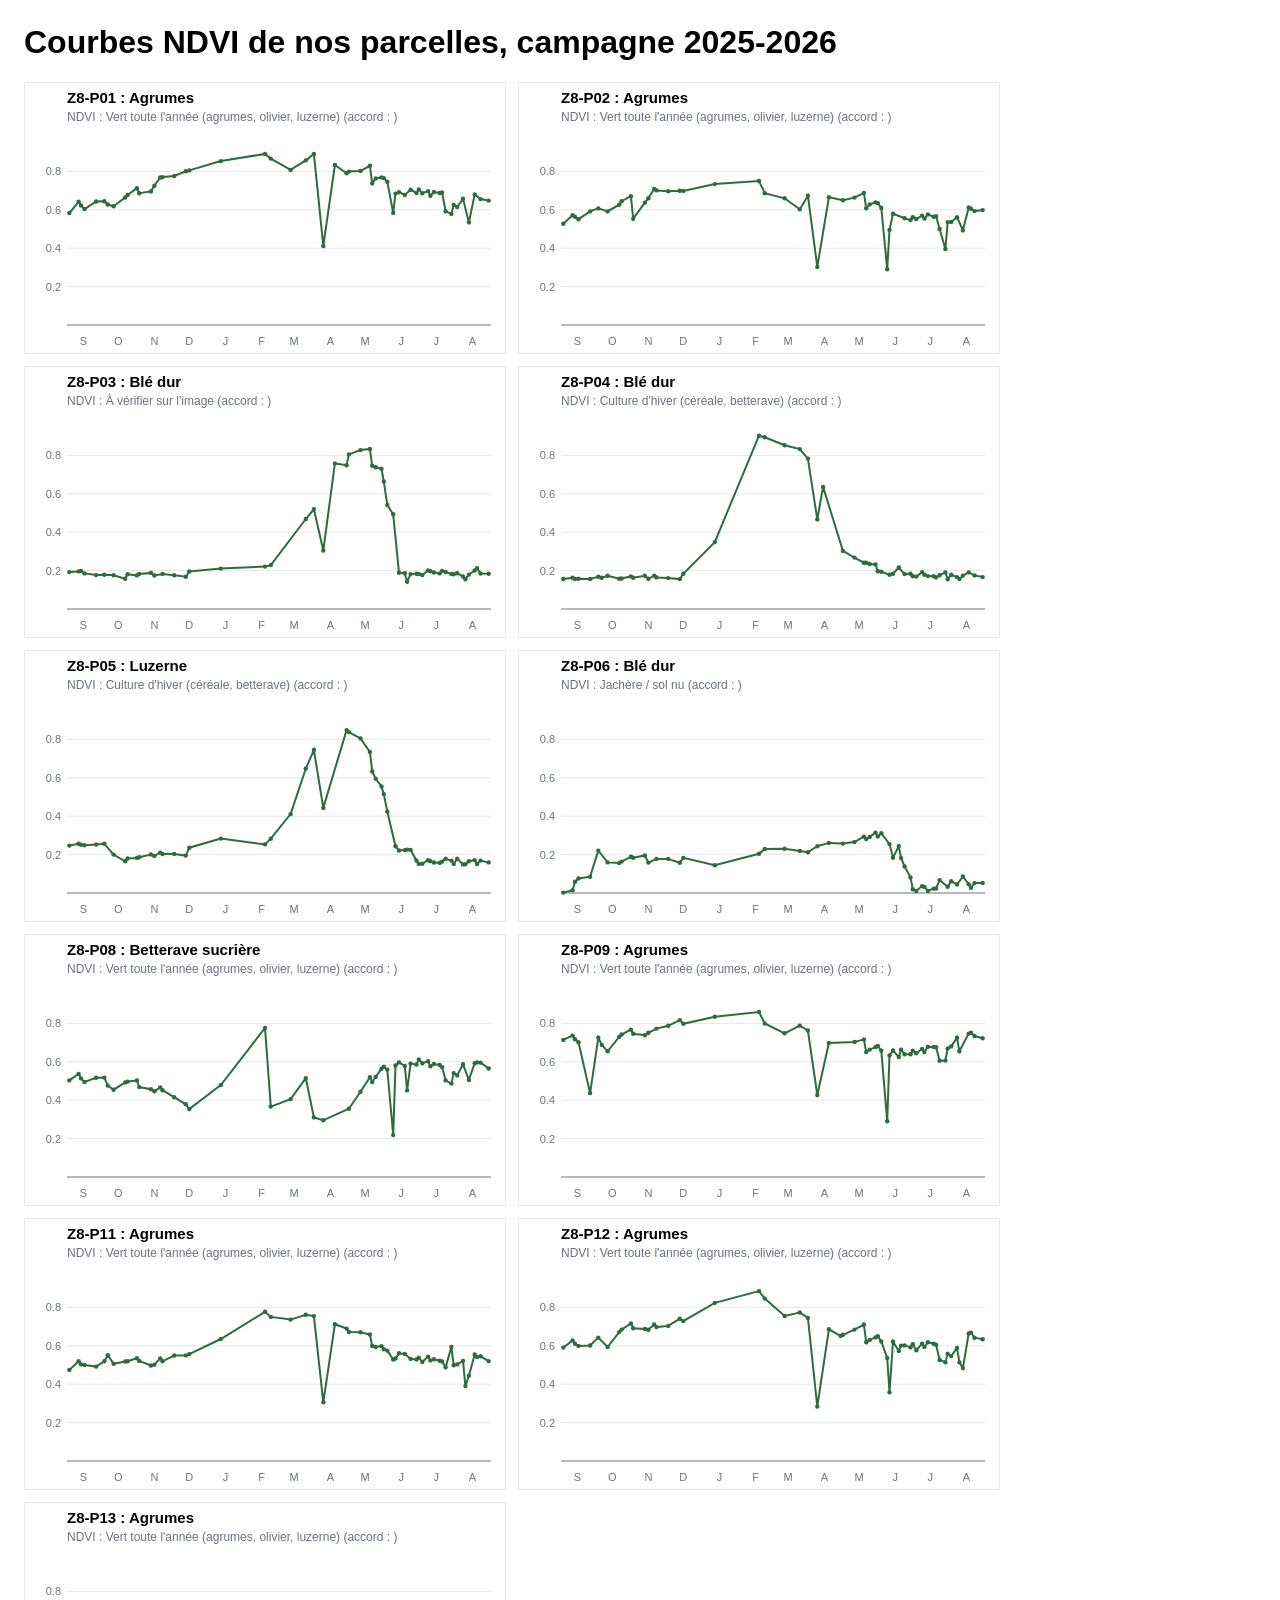
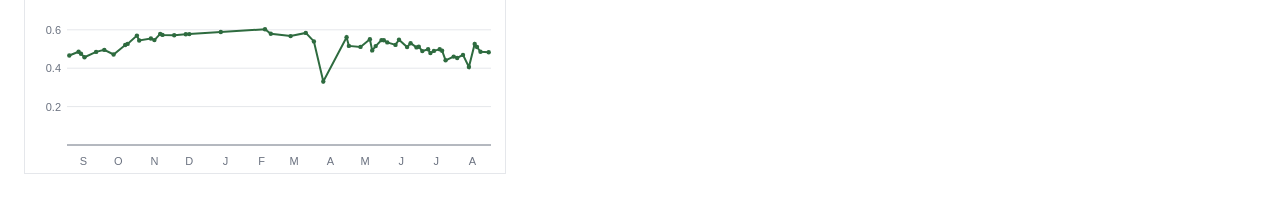
==== data/graphes/index.html @ df1d55ea "Version finale" ====
<!doctype html><html lang="fr"><head><meta charset="utf-8">
<title>Courbes NDVI 2025-2026</title>
<style>body{font-family:Arial,sans-serif;margin:24px;background:#fff}div{display:flex;flex-wrap:wrap;gap:12px}svg{border:1px solid #E5E7EB}</style>
</head><body><h1>Courbes NDVI de nos parcelles, campagne 2025-2026</h1><div>
<svg xmlns="http://www.w3.org/2000/svg" width="480" height="270" viewBox="0 0 480 270" font-family="Arial, sans-serif">
<rect width="480" height="270" fill="white"/>
<text x="42" y="20" font-size="15" font-weight="bold">Z8-P01 : Agrumes</text>
<text x="42" y="38" font-size="12" fill="#6B7280">NDVI : Vert toute l&#x27;année (agrumes, olivier, luzerne) (accord : )</text>
<line x1="42" y1="203.6" x2="466" y2="203.6" stroke="#E5E7EB"/>
<text x="36" y="207.6" font-size="11" fill="#6B7280" text-anchor="end">0.2</text>
<line x1="42" y1="165.2" x2="466" y2="165.2" stroke="#E5E7EB"/>
<text x="36" y="169.2" font-size="11" fill="#6B7280" text-anchor="end">0.4</text>
<line x1="42" y1="126.8" x2="466" y2="126.8" stroke="#E5E7EB"/>
<text x="36" y="130.8" font-size="11" fill="#6B7280" text-anchor="end">0.6</text>
<line x1="42" y1="88.4" x2="466" y2="88.4" stroke="#E5E7EB"/>
<text x="36" y="92.4" font-size="11" fill="#6B7280" text-anchor="end">0.8</text>
<text x="58.3" y="262" font-size="11" fill="#6B7280" text-anchor="middle">S</text>
<text x="93.3" y="262" font-size="11" fill="#6B7280" text-anchor="middle">O</text>
<text x="129.4" y="262" font-size="11" fill="#6B7280" text-anchor="middle">N</text>
<text x="164.3" y="262" font-size="11" fill="#6B7280" text-anchor="middle">D</text>
<text x="200.4" y="262" font-size="11" fill="#6B7280" text-anchor="middle">J</text>
<text x="236.5" y="262" font-size="11" fill="#6B7280" text-anchor="middle">F</text>
<text x="269.1" y="262" font-size="11" fill="#6B7280" text-anchor="middle">M</text>
<text x="305.3" y="262" font-size="11" fill="#6B7280" text-anchor="middle">A</text>
<text x="340.2" y="262" font-size="11" fill="#6B7280" text-anchor="middle">M</text>
<text x="376.3" y="262" font-size="11" fill="#6B7280" text-anchor="middle">J</text>
<text x="411.3" y="262" font-size="11" fill="#6B7280" text-anchor="middle">J</text>
<text x="447.4" y="262" font-size="11" fill="#6B7280" text-anchor="middle">A</text>
<line x1="42" y1="242.0" x2="466" y2="242.0" stroke="#6B7280"/>
<polyline points="44.3,130.1 53.6,118.8 56.0,122.4 59.5,126.1 71.1,118.5 79.3,118.2 82.8,121.5 88.6,123.2 100.2,114.5 102.6,111.9 111.9,105.3 114.2,110.2 125.9,108.4 129.4,102.8 135.2,94.5 137.5,94.1 149.2,93.0 160.8,88.3 164.3,87.4 195.8,78.1 240.0,70.9 245.8,75.6 265.6,86.9 280.8,77.4 288.9,71.0 298.3,163.0 309.9,82.0 321.6,90.2 323.9,88.6 335.5,87.9 344.9,82.8 347.2,100.3 350.7,95.4 356.5,94.4 358.8,95.1 362.3,98.8 368.2,129.9 370.5,110.6 374.0,109.2 379.8,111.9 385.6,106.8 391.5,110.0 393.8,106.4 397.3,110.2 403.1,108.1 405.4,112.8 408.9,109.0 414.7,110.0 417.1,109.5 420.6,128.2 426.4,130.9 428.7,121.9 432.2,124.0 438.0,115.8 443.9,139.4 449.7,111.5 455.5,116.1 463.7,117.6" fill="none" stroke="#2E6B3F" stroke-width="2"/>
<circle cx="44.3" cy="130.1" r="2.2" fill="#2E6B3F"/>
<circle cx="53.6" cy="118.8" r="2.2" fill="#2E6B3F"/>
<circle cx="56.0" cy="122.4" r="2.2" fill="#2E6B3F"/>
<circle cx="59.5" cy="126.1" r="2.2" fill="#2E6B3F"/>
<circle cx="71.1" cy="118.5" r="2.2" fill="#2E6B3F"/>
<circle cx="79.3" cy="118.2" r="2.2" fill="#2E6B3F"/>
<circle cx="82.8" cy="121.5" r="2.2" fill="#2E6B3F"/>
<circle cx="88.6" cy="123.2" r="2.2" fill="#2E6B3F"/>
<circle cx="100.2" cy="114.5" r="2.2" fill="#2E6B3F"/>
<circle cx="102.6" cy="111.9" r="2.2" fill="#2E6B3F"/>
<circle cx="111.9" cy="105.3" r="2.2" fill="#2E6B3F"/>
<circle cx="114.2" cy="110.2" r="2.2" fill="#2E6B3F"/>
<circle cx="125.9" cy="108.4" r="2.2" fill="#2E6B3F"/>
<circle cx="129.4" cy="102.8" r="2.2" fill="#2E6B3F"/>
<circle cx="135.2" cy="94.5" r="2.2" fill="#2E6B3F"/>
<circle cx="137.5" cy="94.1" r="2.2" fill="#2E6B3F"/>
<circle cx="149.2" cy="93.0" r="2.2" fill="#2E6B3F"/>
<circle cx="160.8" cy="88.3" r="2.2" fill="#2E6B3F"/>
<circle cx="164.3" cy="87.4" r="2.2" fill="#2E6B3F"/>
<circle cx="195.8" cy="78.1" r="2.2" fill="#2E6B3F"/>
<circle cx="240.0" cy="70.9" r="2.2" fill="#2E6B3F"/>
<circle cx="245.8" cy="75.6" r="2.2" fill="#2E6B3F"/>
<circle cx="265.6" cy="86.9" r="2.2" fill="#2E6B3F"/>
<circle cx="280.8" cy="77.4" r="2.2" fill="#2E6B3F"/>
<circle cx="288.9" cy="71.0" r="2.2" fill="#2E6B3F"/>
<circle cx="298.3" cy="163.0" r="2.2" fill="#2E6B3F"/>
<circle cx="309.9" cy="82.0" r="2.2" fill="#2E6B3F"/>
<circle cx="321.6" cy="90.2" r="2.2" fill="#2E6B3F"/>
<circle cx="323.9" cy="88.6" r="2.2" fill="#2E6B3F"/>
<circle cx="335.5" cy="87.9" r="2.2" fill="#2E6B3F"/>
<circle cx="344.9" cy="82.8" r="2.2" fill="#2E6B3F"/>
<circle cx="347.2" cy="100.3" r="2.2" fill="#2E6B3F"/>
<circle cx="350.7" cy="95.4" r="2.2" fill="#2E6B3F"/>
<circle cx="356.5" cy="94.4" r="2.2" fill="#2E6B3F"/>
<circle cx="358.8" cy="95.1" r="2.2" fill="#2E6B3F"/>
<circle cx="362.3" cy="98.8" r="2.2" fill="#2E6B3F"/>
<circle cx="368.2" cy="129.9" r="2.2" fill="#2E6B3F"/>
<circle cx="370.5" cy="110.6" r="2.2" fill="#2E6B3F"/>
<circle cx="374.0" cy="109.2" r="2.2" fill="#2E6B3F"/>
<circle cx="379.8" cy="111.9" r="2.2" fill="#2E6B3F"/>
<circle cx="385.6" cy="106.8" r="2.2" fill="#2E6B3F"/>
<circle cx="391.5" cy="110.0" r="2.2" fill="#2E6B3F"/>
<circle cx="393.8" cy="106.4" r="2.2" fill="#2E6B3F"/>
<circle cx="397.3" cy="110.2" r="2.2" fill="#2E6B3F"/>
<circle cx="403.1" cy="108.1" r="2.2" fill="#2E6B3F"/>
<circle cx="405.4" cy="112.8" r="2.2" fill="#2E6B3F"/>
<circle cx="408.9" cy="109.0" r="2.2" fill="#2E6B3F"/>
<circle cx="414.7" cy="110.0" r="2.2" fill="#2E6B3F"/>
<circle cx="417.1" cy="109.5" r="2.2" fill="#2E6B3F"/>
<circle cx="420.6" cy="128.2" r="2.2" fill="#2E6B3F"/>
<circle cx="426.4" cy="130.9" r="2.2" fill="#2E6B3F"/>
<circle cx="428.7" cy="121.9" r="2.2" fill="#2E6B3F"/>
<circle cx="432.2" cy="124.0" r="2.2" fill="#2E6B3F"/>
<circle cx="438.0" cy="115.8" r="2.2" fill="#2E6B3F"/>
<circle cx="443.9" cy="139.4" r="2.2" fill="#2E6B3F"/>
<circle cx="449.7" cy="111.5" r="2.2" fill="#2E6B3F"/>
<circle cx="455.5" cy="116.1" r="2.2" fill="#2E6B3F"/>
<circle cx="463.7" cy="117.6" r="2.2" fill="#2E6B3F"/>
</svg>
<svg xmlns="http://www.w3.org/2000/svg" width="480" height="270" viewBox="0 0 480 270" font-family="Arial, sans-serif">
<rect width="480" height="270" fill="white"/>
<text x="42" y="20" font-size="15" font-weight="bold">Z8-P02 : Agrumes</text>
<text x="42" y="38" font-size="12" fill="#6B7280">NDVI : Vert toute l&#x27;année (agrumes, olivier, luzerne) (accord : )</text>
<line x1="42" y1="203.6" x2="466" y2="203.6" stroke="#E5E7EB"/>
<text x="36" y="207.6" font-size="11" fill="#6B7280" text-anchor="end">0.2</text>
<line x1="42" y1="165.2" x2="466" y2="165.2" stroke="#E5E7EB"/>
<text x="36" y="169.2" font-size="11" fill="#6B7280" text-anchor="end">0.4</text>
<line x1="42" y1="126.8" x2="466" y2="126.8" stroke="#E5E7EB"/>
<text x="36" y="130.8" font-size="11" fill="#6B7280" text-anchor="end">0.6</text>
<line x1="42" y1="88.4" x2="466" y2="88.4" stroke="#E5E7EB"/>
<text x="36" y="92.4" font-size="11" fill="#6B7280" text-anchor="end">0.8</text>
<text x="58.3" y="262" font-size="11" fill="#6B7280" text-anchor="middle">S</text>
<text x="93.3" y="262" font-size="11" fill="#6B7280" text-anchor="middle">O</text>
<text x="129.4" y="262" font-size="11" fill="#6B7280" text-anchor="middle">N</text>
<text x="164.3" y="262" font-size="11" fill="#6B7280" text-anchor="middle">D</text>
<text x="200.4" y="262" font-size="11" fill="#6B7280" text-anchor="middle">J</text>
<text x="236.5" y="262" font-size="11" fill="#6B7280" text-anchor="middle">F</text>
<text x="269.1" y="262" font-size="11" fill="#6B7280" text-anchor="middle">M</text>
<text x="305.3" y="262" font-size="11" fill="#6B7280" text-anchor="middle">A</text>
<text x="340.2" y="262" font-size="11" fill="#6B7280" text-anchor="middle">M</text>
<text x="376.3" y="262" font-size="11" fill="#6B7280" text-anchor="middle">J</text>
<text x="411.3" y="262" font-size="11" fill="#6B7280" text-anchor="middle">J</text>
<text x="447.4" y="262" font-size="11" fill="#6B7280" text-anchor="middle">A</text>
<line x1="42" y1="242.0" x2="466" y2="242.0" stroke="#6B7280"/>
<polyline points="44.3,140.8 53.6,132.2 56.0,133.7 59.5,136.2 71.1,128.4 79.3,125.4 88.6,128.4 100.2,121.7 102.6,118.2 111.9,113.2 114.2,135.7 125.9,119.6 129.4,115.2 135.2,105.9 137.5,107.4 149.2,108.3 160.8,107.7 164.3,107.9 195.8,101.1 240.0,98.0 245.8,110.2 265.6,115.3 280.8,126.4 288.9,112.7 298.3,183.9 309.9,114.3 323.9,117.3 335.5,114.6 344.9,110.0 347.2,125.3 350.7,121.4 356.5,119.4 358.8,120.1 362.3,124.9 368.2,186.2 370.5,146.9 374.0,130.7 385.6,135.2 391.5,137.1 393.8,134.2 397.3,136.0 403.1,132.6 405.4,135.6 408.9,131.4 414.7,133.7 417.1,133.3 420.6,145.9 426.4,166.0 428.7,139.1 432.2,139.0 438.0,134.3 443.9,147.2 449.7,124.4 452.0,125.7 455.5,128.1 463.7,127.1" fill="none" stroke="#2E6B3F" stroke-width="2"/>
<circle cx="44.3" cy="140.8" r="2.2" fill="#2E6B3F"/>
<circle cx="53.6" cy="132.2" r="2.2" fill="#2E6B3F"/>
<circle cx="56.0" cy="133.7" r="2.2" fill="#2E6B3F"/>
<circle cx="59.5" cy="136.2" r="2.2" fill="#2E6B3F"/>
<circle cx="71.1" cy="128.4" r="2.2" fill="#2E6B3F"/>
<circle cx="79.3" cy="125.4" r="2.2" fill="#2E6B3F"/>
<circle cx="88.6" cy="128.4" r="2.2" fill="#2E6B3F"/>
<circle cx="100.2" cy="121.7" r="2.2" fill="#2E6B3F"/>
<circle cx="102.6" cy="118.2" r="2.2" fill="#2E6B3F"/>
<circle cx="111.9" cy="113.2" r="2.2" fill="#2E6B3F"/>
<circle cx="114.2" cy="135.7" r="2.2" fill="#2E6B3F"/>
<circle cx="125.9" cy="119.6" r="2.2" fill="#2E6B3F"/>
<circle cx="129.4" cy="115.2" r="2.2" fill="#2E6B3F"/>
<circle cx="135.2" cy="105.9" r="2.2" fill="#2E6B3F"/>
<circle cx="137.5" cy="107.4" r="2.2" fill="#2E6B3F"/>
<circle cx="149.2" cy="108.3" r="2.2" fill="#2E6B3F"/>
<circle cx="160.8" cy="107.7" r="2.2" fill="#2E6B3F"/>
<circle cx="164.3" cy="107.9" r="2.2" fill="#2E6B3F"/>
<circle cx="195.8" cy="101.1" r="2.2" fill="#2E6B3F"/>
<circle cx="240.0" cy="98.0" r="2.2" fill="#2E6B3F"/>
<circle cx="245.8" cy="110.2" r="2.2" fill="#2E6B3F"/>
<circle cx="265.6" cy="115.3" r="2.2" fill="#2E6B3F"/>
<circle cx="280.8" cy="126.4" r="2.2" fill="#2E6B3F"/>
<circle cx="288.9" cy="112.7" r="2.2" fill="#2E6B3F"/>
<circle cx="298.3" cy="183.9" r="2.2" fill="#2E6B3F"/>
<circle cx="309.9" cy="114.3" r="2.2" fill="#2E6B3F"/>
<circle cx="323.9" cy="117.3" r="2.2" fill="#2E6B3F"/>
<circle cx="335.5" cy="114.6" r="2.2" fill="#2E6B3F"/>
<circle cx="344.9" cy="110.0" r="2.2" fill="#2E6B3F"/>
<circle cx="347.2" cy="125.3" r="2.2" fill="#2E6B3F"/>
<circle cx="350.7" cy="121.4" r="2.2" fill="#2E6B3F"/>
<circle cx="356.5" cy="119.4" r="2.2" fill="#2E6B3F"/>
<circle cx="358.8" cy="120.1" r="2.2" fill="#2E6B3F"/>
<circle cx="362.3" cy="124.9" r="2.2" fill="#2E6B3F"/>
<circle cx="368.2" cy="186.2" r="2.2" fill="#2E6B3F"/>
<circle cx="370.5" cy="146.9" r="2.2" fill="#2E6B3F"/>
<circle cx="374.0" cy="130.7" r="2.2" fill="#2E6B3F"/>
<circle cx="385.6" cy="135.2" r="2.2" fill="#2E6B3F"/>
<circle cx="391.5" cy="137.1" r="2.2" fill="#2E6B3F"/>
<circle cx="393.8" cy="134.2" r="2.2" fill="#2E6B3F"/>
<circle cx="397.3" cy="136.0" r="2.2" fill="#2E6B3F"/>
<circle cx="403.1" cy="132.6" r="2.2" fill="#2E6B3F"/>
<circle cx="405.4" cy="135.6" r="2.2" fill="#2E6B3F"/>
<circle cx="408.9" cy="131.4" r="2.2" fill="#2E6B3F"/>
<circle cx="414.7" cy="133.7" r="2.2" fill="#2E6B3F"/>
<circle cx="417.1" cy="133.3" r="2.2" fill="#2E6B3F"/>
<circle cx="420.6" cy="145.9" r="2.2" fill="#2E6B3F"/>
<circle cx="426.4" cy="166.0" r="2.2" fill="#2E6B3F"/>
<circle cx="428.7" cy="139.1" r="2.2" fill="#2E6B3F"/>
<circle cx="432.2" cy="139.0" r="2.2" fill="#2E6B3F"/>
<circle cx="438.0" cy="134.3" r="2.2" fill="#2E6B3F"/>
<circle cx="443.9" cy="147.2" r="2.2" fill="#2E6B3F"/>
<circle cx="449.7" cy="124.4" r="2.2" fill="#2E6B3F"/>
<circle cx="452.0" cy="125.7" r="2.2" fill="#2E6B3F"/>
<circle cx="455.5" cy="128.1" r="2.2" fill="#2E6B3F"/>
<circle cx="463.7" cy="127.1" r="2.2" fill="#2E6B3F"/>
</svg>
<svg xmlns="http://www.w3.org/2000/svg" width="480" height="270" viewBox="0 0 480 270" font-family="Arial, sans-serif">
<rect width="480" height="270" fill="white"/>
<text x="42" y="20" font-size="15" font-weight="bold">Z8-P03 : Blé dur</text>
<text x="42" y="38" font-size="12" fill="#6B7280">NDVI : À vérifier sur l&#x27;image (accord : )</text>
<line x1="42" y1="203.6" x2="466" y2="203.6" stroke="#E5E7EB"/>
<text x="36" y="207.6" font-size="11" fill="#6B7280" text-anchor="end">0.2</text>
<line x1="42" y1="165.2" x2="466" y2="165.2" stroke="#E5E7EB"/>
<text x="36" y="169.2" font-size="11" fill="#6B7280" text-anchor="end">0.4</text>
<line x1="42" y1="126.8" x2="466" y2="126.8" stroke="#E5E7EB"/>
<text x="36" y="130.8" font-size="11" fill="#6B7280" text-anchor="end">0.6</text>
<line x1="42" y1="88.4" x2="466" y2="88.4" stroke="#E5E7EB"/>
<text x="36" y="92.4" font-size="11" fill="#6B7280" text-anchor="end">0.8</text>
<text x="58.3" y="262" font-size="11" fill="#6B7280" text-anchor="middle">S</text>
<text x="93.3" y="262" font-size="11" fill="#6B7280" text-anchor="middle">O</text>
<text x="129.4" y="262" font-size="11" fill="#6B7280" text-anchor="middle">N</text>
<text x="164.3" y="262" font-size="11" fill="#6B7280" text-anchor="middle">D</text>
<text x="200.4" y="262" font-size="11" fill="#6B7280" text-anchor="middle">J</text>
<text x="236.5" y="262" font-size="11" fill="#6B7280" text-anchor="middle">F</text>
<text x="269.1" y="262" font-size="11" fill="#6B7280" text-anchor="middle">M</text>
<text x="305.3" y="262" font-size="11" fill="#6B7280" text-anchor="middle">A</text>
<text x="340.2" y="262" font-size="11" fill="#6B7280" text-anchor="middle">M</text>
<text x="376.3" y="262" font-size="11" fill="#6B7280" text-anchor="middle">J</text>
<text x="411.3" y="262" font-size="11" fill="#6B7280" text-anchor="middle">J</text>
<text x="447.4" y="262" font-size="11" fill="#6B7280" text-anchor="middle">A</text>
<line x1="42" y1="242.0" x2="466" y2="242.0" stroke="#6B7280"/>
<polyline points="44.3,205.1 53.6,204.4 56.0,203.9 59.5,206.4 71.1,208.1 79.3,207.8 88.6,208.3 100.2,211.7 102.6,207.2 111.9,208.4 114.2,206.9 125.9,205.9 129.4,208.5 137.5,206.9 149.2,208.2 160.8,209.7 164.3,204.5 195.8,201.6 240.0,199.6 245.8,198.1 280.8,152.0 288.9,142.1 298.3,183.5 309.9,96.4 321.6,98.2 323.9,87.4 335.5,83.1 344.9,81.9 347.2,98.8 350.7,100.2 356.5,101.8 358.8,114.5 362.3,138.0 368.2,147.3 374.0,205.7 379.8,206.2 382.1,214.8 385.6,207.1 391.5,206.7 393.8,207.0 397.3,208.0 403.1,203.4 405.4,204.3 408.9,205.5 414.7,206.4 417.1,204.0 420.6,205.0 426.4,206.9 428.7,207.2 432.2,206.2 438.0,209.5 440.4,212.2 443.9,207.6 449.7,203.5 452.0,201.1 455.5,206.5 463.7,206.7" fill="none" stroke="#2E6B3F" stroke-width="2"/>
<circle cx="44.3" cy="205.1" r="2.2" fill="#2E6B3F"/>
<circle cx="53.6" cy="204.4" r="2.2" fill="#2E6B3F"/>
<circle cx="56.0" cy="203.9" r="2.2" fill="#2E6B3F"/>
<circle cx="59.5" cy="206.4" r="2.2" fill="#2E6B3F"/>
<circle cx="71.1" cy="208.1" r="2.2" fill="#2E6B3F"/>
<circle cx="79.3" cy="207.8" r="2.2" fill="#2E6B3F"/>
<circle cx="88.6" cy="208.3" r="2.2" fill="#2E6B3F"/>
<circle cx="100.2" cy="211.7" r="2.2" fill="#2E6B3F"/>
<circle cx="102.6" cy="207.2" r="2.2" fill="#2E6B3F"/>
<circle cx="111.9" cy="208.4" r="2.2" fill="#2E6B3F"/>
<circle cx="114.2" cy="206.9" r="2.2" fill="#2E6B3F"/>
<circle cx="125.9" cy="205.9" r="2.2" fill="#2E6B3F"/>
<circle cx="129.4" cy="208.5" r="2.2" fill="#2E6B3F"/>
<circle cx="137.5" cy="206.9" r="2.2" fill="#2E6B3F"/>
<circle cx="149.2" cy="208.2" r="2.2" fill="#2E6B3F"/>
<circle cx="160.8" cy="209.7" r="2.2" fill="#2E6B3F"/>
<circle cx="164.3" cy="204.5" r="2.2" fill="#2E6B3F"/>
<circle cx="195.8" cy="201.6" r="2.2" fill="#2E6B3F"/>
<circle cx="240.0" cy="199.6" r="2.2" fill="#2E6B3F"/>
<circle cx="245.8" cy="198.1" r="2.2" fill="#2E6B3F"/>
<circle cx="280.8" cy="152.0" r="2.2" fill="#2E6B3F"/>
<circle cx="288.9" cy="142.1" r="2.2" fill="#2E6B3F"/>
<circle cx="298.3" cy="183.5" r="2.2" fill="#2E6B3F"/>
<circle cx="309.9" cy="96.4" r="2.2" fill="#2E6B3F"/>
<circle cx="321.6" cy="98.2" r="2.2" fill="#2E6B3F"/>
<circle cx="323.9" cy="87.4" r="2.2" fill="#2E6B3F"/>
<circle cx="335.5" cy="83.1" r="2.2" fill="#2E6B3F"/>
<circle cx="344.9" cy="81.9" r="2.2" fill="#2E6B3F"/>
<circle cx="347.2" cy="98.8" r="2.2" fill="#2E6B3F"/>
<circle cx="350.7" cy="100.2" r="2.2" fill="#2E6B3F"/>
<circle cx="356.5" cy="101.8" r="2.2" fill="#2E6B3F"/>
<circle cx="358.8" cy="114.5" r="2.2" fill="#2E6B3F"/>
<circle cx="362.3" cy="138.0" r="2.2" fill="#2E6B3F"/>
<circle cx="368.2" cy="147.3" r="2.2" fill="#2E6B3F"/>
<circle cx="374.0" cy="205.7" r="2.2" fill="#2E6B3F"/>
<circle cx="379.8" cy="206.2" r="2.2" fill="#2E6B3F"/>
<circle cx="382.1" cy="214.8" r="2.2" fill="#2E6B3F"/>
<circle cx="385.6" cy="207.1" r="2.2" fill="#2E6B3F"/>
<circle cx="391.5" cy="206.7" r="2.2" fill="#2E6B3F"/>
<circle cx="393.8" cy="207.0" r="2.2" fill="#2E6B3F"/>
<circle cx="397.3" cy="208.0" r="2.2" fill="#2E6B3F"/>
<circle cx="403.1" cy="203.4" r="2.2" fill="#2E6B3F"/>
<circle cx="405.4" cy="204.3" r="2.2" fill="#2E6B3F"/>
<circle cx="408.9" cy="205.5" r="2.2" fill="#2E6B3F"/>
<circle cx="414.7" cy="206.4" r="2.2" fill="#2E6B3F"/>
<circle cx="417.1" cy="204.0" r="2.2" fill="#2E6B3F"/>
<circle cx="420.6" cy="205.0" r="2.2" fill="#2E6B3F"/>
<circle cx="426.4" cy="206.9" r="2.2" fill="#2E6B3F"/>
<circle cx="428.7" cy="207.2" r="2.2" fill="#2E6B3F"/>
<circle cx="432.2" cy="206.2" r="2.2" fill="#2E6B3F"/>
<circle cx="438.0" cy="209.5" r="2.2" fill="#2E6B3F"/>
<circle cx="440.4" cy="212.2" r="2.2" fill="#2E6B3F"/>
<circle cx="443.9" cy="207.6" r="2.2" fill="#2E6B3F"/>
<circle cx="449.7" cy="203.5" r="2.2" fill="#2E6B3F"/>
<circle cx="452.0" cy="201.1" r="2.2" fill="#2E6B3F"/>
<circle cx="455.5" cy="206.5" r="2.2" fill="#2E6B3F"/>
<circle cx="463.7" cy="206.7" r="2.2" fill="#2E6B3F"/>
</svg>
<svg xmlns="http://www.w3.org/2000/svg" width="480" height="270" viewBox="0 0 480 270" font-family="Arial, sans-serif">
<rect width="480" height="270" fill="white"/>
<text x="42" y="20" font-size="15" font-weight="bold">Z8-P04 : Blé dur</text>
<text x="42" y="38" font-size="12" fill="#6B7280">NDVI : Culture d&#x27;hiver (céréale, betterave) (accord : )</text>
<line x1="42" y1="203.6" x2="466" y2="203.6" stroke="#E5E7EB"/>
<text x="36" y="207.6" font-size="11" fill="#6B7280" text-anchor="end">0.2</text>
<line x1="42" y1="165.2" x2="466" y2="165.2" stroke="#E5E7EB"/>
<text x="36" y="169.2" font-size="11" fill="#6B7280" text-anchor="end">0.4</text>
<line x1="42" y1="126.8" x2="466" y2="126.8" stroke="#E5E7EB"/>
<text x="36" y="130.8" font-size="11" fill="#6B7280" text-anchor="end">0.6</text>
<line x1="42" y1="88.4" x2="466" y2="88.4" stroke="#E5E7EB"/>
<text x="36" y="92.4" font-size="11" fill="#6B7280" text-anchor="end">0.8</text>
<text x="58.3" y="262" font-size="11" fill="#6B7280" text-anchor="middle">S</text>
<text x="93.3" y="262" font-size="11" fill="#6B7280" text-anchor="middle">O</text>
<text x="129.4" y="262" font-size="11" fill="#6B7280" text-anchor="middle">N</text>
<text x="164.3" y="262" font-size="11" fill="#6B7280" text-anchor="middle">D</text>
<text x="200.4" y="262" font-size="11" fill="#6B7280" text-anchor="middle">J</text>
<text x="236.5" y="262" font-size="11" fill="#6B7280" text-anchor="middle">F</text>
<text x="269.1" y="262" font-size="11" fill="#6B7280" text-anchor="middle">M</text>
<text x="305.3" y="262" font-size="11" fill="#6B7280" text-anchor="middle">A</text>
<text x="340.2" y="262" font-size="11" fill="#6B7280" text-anchor="middle">M</text>
<text x="376.3" y="262" font-size="11" fill="#6B7280" text-anchor="middle">J</text>
<text x="411.3" y="262" font-size="11" fill="#6B7280" text-anchor="middle">J</text>
<text x="447.4" y="262" font-size="11" fill="#6B7280" text-anchor="middle">A</text>
<line x1="42" y1="242.0" x2="466" y2="242.0" stroke="#6B7280"/>
<polyline points="44.3,212.0 53.6,210.7 56.0,212.0 59.5,211.7 71.1,212.0 79.3,209.7 82.8,210.7 88.6,208.8 100.2,211.7 102.6,211.5 111.9,209.4 114.2,210.7 125.9,208.7 129.4,211.8 135.2,208.6 137.5,210.4 149.2,211.1 160.8,212.1 164.3,206.8 195.8,175.1 240.0,68.7 245.8,70.3 265.6,78.2 280.8,82.1 288.9,91.6 298.3,152.4 304.1,119.9 323.9,183.9 335.5,190.6 344.9,195.7 347.2,195.8 350.7,197.0 356.5,197.4 358.8,204.2 362.3,204.8 370.5,207.7 374.0,206.8 379.8,200.5 385.6,207.1 391.5,206.7 393.8,209.3 397.3,209.6 403.1,205.1 405.4,207.7 408.9,209.1 414.7,209.2 417.1,210.4 420.6,208.2 426.4,205.4 428.7,212.3 432.2,207.8 438.0,210.1 440.4,212.1 443.9,208.6 449.7,205.4 455.5,208.4 463.7,210.1" fill="none" stroke="#2E6B3F" stroke-width="2"/>
<circle cx="44.3" cy="212.0" r="2.2" fill="#2E6B3F"/>
<circle cx="53.6" cy="210.7" r="2.2" fill="#2E6B3F"/>
<circle cx="56.0" cy="212.0" r="2.2" fill="#2E6B3F"/>
<circle cx="59.5" cy="211.7" r="2.2" fill="#2E6B3F"/>
<circle cx="71.1" cy="212.0" r="2.2" fill="#2E6B3F"/>
<circle cx="79.3" cy="209.7" r="2.2" fill="#2E6B3F"/>
<circle cx="82.8" cy="210.7" r="2.2" fill="#2E6B3F"/>
<circle cx="88.6" cy="208.8" r="2.2" fill="#2E6B3F"/>
<circle cx="100.2" cy="211.7" r="2.2" fill="#2E6B3F"/>
<circle cx="102.6" cy="211.5" r="2.2" fill="#2E6B3F"/>
<circle cx="111.9" cy="209.4" r="2.2" fill="#2E6B3F"/>
<circle cx="114.2" cy="210.7" r="2.2" fill="#2E6B3F"/>
<circle cx="125.9" cy="208.7" r="2.2" fill="#2E6B3F"/>
<circle cx="129.4" cy="211.8" r="2.2" fill="#2E6B3F"/>
<circle cx="135.2" cy="208.6" r="2.2" fill="#2E6B3F"/>
<circle cx="137.5" cy="210.4" r="2.2" fill="#2E6B3F"/>
<circle cx="149.2" cy="211.1" r="2.2" fill="#2E6B3F"/>
<circle cx="160.8" cy="212.1" r="2.2" fill="#2E6B3F"/>
<circle cx="164.3" cy="206.8" r="2.2" fill="#2E6B3F"/>
<circle cx="195.8" cy="175.1" r="2.2" fill="#2E6B3F"/>
<circle cx="240.0" cy="68.7" r="2.2" fill="#2E6B3F"/>
<circle cx="245.8" cy="70.3" r="2.2" fill="#2E6B3F"/>
<circle cx="265.6" cy="78.2" r="2.2" fill="#2E6B3F"/>
<circle cx="280.8" cy="82.1" r="2.2" fill="#2E6B3F"/>
<circle cx="288.9" cy="91.6" r="2.2" fill="#2E6B3F"/>
<circle cx="298.3" cy="152.4" r="2.2" fill="#2E6B3F"/>
<circle cx="304.1" cy="119.9" r="2.2" fill="#2E6B3F"/>
<circle cx="323.9" cy="183.9" r="2.2" fill="#2E6B3F"/>
<circle cx="335.5" cy="190.6" r="2.2" fill="#2E6B3F"/>
<circle cx="344.9" cy="195.7" r="2.2" fill="#2E6B3F"/>
<circle cx="347.2" cy="195.8" r="2.2" fill="#2E6B3F"/>
<circle cx="350.7" cy="197.0" r="2.2" fill="#2E6B3F"/>
<circle cx="356.5" cy="197.4" r="2.2" fill="#2E6B3F"/>
<circle cx="358.8" cy="204.2" r="2.2" fill="#2E6B3F"/>
<circle cx="362.3" cy="204.8" r="2.2" fill="#2E6B3F"/>
<circle cx="370.5" cy="207.7" r="2.2" fill="#2E6B3F"/>
<circle cx="374.0" cy="206.8" r="2.2" fill="#2E6B3F"/>
<circle cx="379.8" cy="200.5" r="2.2" fill="#2E6B3F"/>
<circle cx="385.6" cy="207.1" r="2.2" fill="#2E6B3F"/>
<circle cx="391.5" cy="206.7" r="2.2" fill="#2E6B3F"/>
<circle cx="393.8" cy="209.3" r="2.2" fill="#2E6B3F"/>
<circle cx="397.3" cy="209.6" r="2.2" fill="#2E6B3F"/>
<circle cx="403.1" cy="205.1" r="2.2" fill="#2E6B3F"/>
<circle cx="405.4" cy="207.7" r="2.2" fill="#2E6B3F"/>
<circle cx="408.9" cy="209.1" r="2.2" fill="#2E6B3F"/>
<circle cx="414.7" cy="209.2" r="2.2" fill="#2E6B3F"/>
<circle cx="417.1" cy="210.4" r="2.2" fill="#2E6B3F"/>
<circle cx="420.6" cy="208.2" r="2.2" fill="#2E6B3F"/>
<circle cx="426.4" cy="205.4" r="2.2" fill="#2E6B3F"/>
<circle cx="428.7" cy="212.3" r="2.2" fill="#2E6B3F"/>
<circle cx="432.2" cy="207.8" r="2.2" fill="#2E6B3F"/>
<circle cx="438.0" cy="210.1" r="2.2" fill="#2E6B3F"/>
<circle cx="440.4" cy="212.1" r="2.2" fill="#2E6B3F"/>
<circle cx="443.9" cy="208.6" r="2.2" fill="#2E6B3F"/>
<circle cx="449.7" cy="205.4" r="2.2" fill="#2E6B3F"/>
<circle cx="455.5" cy="208.4" r="2.2" fill="#2E6B3F"/>
<circle cx="463.7" cy="210.1" r="2.2" fill="#2E6B3F"/>
</svg>
<svg xmlns="http://www.w3.org/2000/svg" width="480" height="270" viewBox="0 0 480 270" font-family="Arial, sans-serif">
<rect width="480" height="270" fill="white"/>
<text x="42" y="20" font-size="15" font-weight="bold">Z8-P05 : Luzerne</text>
<text x="42" y="38" font-size="12" fill="#6B7280">NDVI : Culture d&#x27;hiver (céréale, betterave) (accord : )</text>
<line x1="42" y1="203.6" x2="466" y2="203.6" stroke="#E5E7EB"/>
<text x="36" y="207.6" font-size="11" fill="#6B7280" text-anchor="end">0.2</text>
<line x1="42" y1="165.2" x2="466" y2="165.2" stroke="#E5E7EB"/>
<text x="36" y="169.2" font-size="11" fill="#6B7280" text-anchor="end">0.4</text>
<line x1="42" y1="126.8" x2="466" y2="126.8" stroke="#E5E7EB"/>
<text x="36" y="130.8" font-size="11" fill="#6B7280" text-anchor="end">0.6</text>
<line x1="42" y1="88.4" x2="466" y2="88.4" stroke="#E5E7EB"/>
<text x="36" y="92.4" font-size="11" fill="#6B7280" text-anchor="end">0.8</text>
<text x="58.3" y="262" font-size="11" fill="#6B7280" text-anchor="middle">S</text>
<text x="93.3" y="262" font-size="11" fill="#6B7280" text-anchor="middle">O</text>
<text x="129.4" y="262" font-size="11" fill="#6B7280" text-anchor="middle">N</text>
<text x="164.3" y="262" font-size="11" fill="#6B7280" text-anchor="middle">D</text>
<text x="200.4" y="262" font-size="11" fill="#6B7280" text-anchor="middle">J</text>
<text x="236.5" y="262" font-size="11" fill="#6B7280" text-anchor="middle">F</text>
<text x="269.1" y="262" font-size="11" fill="#6B7280" text-anchor="middle">M</text>
<text x="305.3" y="262" font-size="11" fill="#6B7280" text-anchor="middle">A</text>
<text x="340.2" y="262" font-size="11" fill="#6B7280" text-anchor="middle">M</text>
<text x="376.3" y="262" font-size="11" fill="#6B7280" text-anchor="middle">J</text>
<text x="411.3" y="262" font-size="11" fill="#6B7280" text-anchor="middle">J</text>
<text x="447.4" y="262" font-size="11" fill="#6B7280" text-anchor="middle">A</text>
<line x1="42" y1="242.0" x2="466" y2="242.0" stroke="#6B7280"/>
<polyline points="44.3,194.6 53.6,192.7 56.0,193.8 59.5,194.2 71.1,193.5 79.3,192.7 88.6,203.6 100.2,210.3 102.6,207.5 111.9,206.9 114.2,206.3 125.9,203.5 129.4,204.9 135.2,201.6 137.5,203.0 149.2,202.9 160.8,204.6 164.3,196.7 195.8,187.6 240.0,193.4 245.8,187.7 265.6,163.1 280.8,117.6 288.9,99.0 298.3,156.9 321.6,79.1 323.9,81.1 335.5,87.4 344.9,100.9 347.2,120.4 350.7,127.8 356.5,135.4 358.8,143.1 362.3,160.6 370.5,195.3 374.0,199.5 379.8,199.1 382.1,198.6 385.6,198.9 391.5,209.6 393.8,212.9 397.3,212.7 403.1,209.2 405.4,210.2 408.9,211.5 414.7,211.9 417.1,210.6 420.6,207.8 426.4,209.6 428.7,212.9 432.2,207.8 438.0,213.4 440.4,213.2 443.9,210.3 449.7,209.1 452.0,213.0 455.5,209.6 463.7,211.4" fill="none" stroke="#2E6B3F" stroke-width="2"/>
<circle cx="44.3" cy="194.6" r="2.2" fill="#2E6B3F"/>
<circle cx="53.6" cy="192.7" r="2.2" fill="#2E6B3F"/>
<circle cx="56.0" cy="193.8" r="2.2" fill="#2E6B3F"/>
<circle cx="59.5" cy="194.2" r="2.2" fill="#2E6B3F"/>
<circle cx="71.1" cy="193.5" r="2.2" fill="#2E6B3F"/>
<circle cx="79.3" cy="192.7" r="2.2" fill="#2E6B3F"/>
<circle cx="88.6" cy="203.6" r="2.2" fill="#2E6B3F"/>
<circle cx="100.2" cy="210.3" r="2.2" fill="#2E6B3F"/>
<circle cx="102.6" cy="207.5" r="2.2" fill="#2E6B3F"/>
<circle cx="111.9" cy="206.9" r="2.2" fill="#2E6B3F"/>
<circle cx="114.2" cy="206.3" r="2.2" fill="#2E6B3F"/>
<circle cx="125.9" cy="203.5" r="2.2" fill="#2E6B3F"/>
<circle cx="129.4" cy="204.9" r="2.2" fill="#2E6B3F"/>
<circle cx="135.2" cy="201.6" r="2.2" fill="#2E6B3F"/>
<circle cx="137.5" cy="203.0" r="2.2" fill="#2E6B3F"/>
<circle cx="149.2" cy="202.9" r="2.2" fill="#2E6B3F"/>
<circle cx="160.8" cy="204.6" r="2.2" fill="#2E6B3F"/>
<circle cx="164.3" cy="196.7" r="2.2" fill="#2E6B3F"/>
<circle cx="195.8" cy="187.6" r="2.2" fill="#2E6B3F"/>
<circle cx="240.0" cy="193.4" r="2.2" fill="#2E6B3F"/>
<circle cx="245.8" cy="187.7" r="2.2" fill="#2E6B3F"/>
<circle cx="265.6" cy="163.1" r="2.2" fill="#2E6B3F"/>
<circle cx="280.8" cy="117.6" r="2.2" fill="#2E6B3F"/>
<circle cx="288.9" cy="99.0" r="2.2" fill="#2E6B3F"/>
<circle cx="298.3" cy="156.9" r="2.2" fill="#2E6B3F"/>
<circle cx="321.6" cy="79.1" r="2.2" fill="#2E6B3F"/>
<circle cx="323.9" cy="81.1" r="2.2" fill="#2E6B3F"/>
<circle cx="335.5" cy="87.4" r="2.2" fill="#2E6B3F"/>
<circle cx="344.9" cy="100.9" r="2.2" fill="#2E6B3F"/>
<circle cx="347.2" cy="120.4" r="2.2" fill="#2E6B3F"/>
<circle cx="350.7" cy="127.8" r="2.2" fill="#2E6B3F"/>
<circle cx="356.5" cy="135.4" r="2.2" fill="#2E6B3F"/>
<circle cx="358.8" cy="143.1" r="2.2" fill="#2E6B3F"/>
<circle cx="362.3" cy="160.6" r="2.2" fill="#2E6B3F"/>
<circle cx="370.5" cy="195.3" r="2.2" fill="#2E6B3F"/>
<circle cx="374.0" cy="199.5" r="2.2" fill="#2E6B3F"/>
<circle cx="379.8" cy="199.1" r="2.2" fill="#2E6B3F"/>
<circle cx="382.1" cy="198.6" r="2.2" fill="#2E6B3F"/>
<circle cx="385.6" cy="198.9" r="2.2" fill="#2E6B3F"/>
<circle cx="391.5" cy="209.6" r="2.2" fill="#2E6B3F"/>
<circle cx="393.8" cy="212.9" r="2.2" fill="#2E6B3F"/>
<circle cx="397.3" cy="212.7" r="2.2" fill="#2E6B3F"/>
<circle cx="403.1" cy="209.2" r="2.2" fill="#2E6B3F"/>
<circle cx="405.4" cy="210.2" r="2.2" fill="#2E6B3F"/>
<circle cx="408.9" cy="211.5" r="2.2" fill="#2E6B3F"/>
<circle cx="414.7" cy="211.9" r="2.2" fill="#2E6B3F"/>
<circle cx="417.1" cy="210.6" r="2.2" fill="#2E6B3F"/>
<circle cx="420.6" cy="207.8" r="2.2" fill="#2E6B3F"/>
<circle cx="426.4" cy="209.6" r="2.2" fill="#2E6B3F"/>
<circle cx="428.7" cy="212.9" r="2.2" fill="#2E6B3F"/>
<circle cx="432.2" cy="207.8" r="2.2" fill="#2E6B3F"/>
<circle cx="438.0" cy="213.4" r="2.2" fill="#2E6B3F"/>
<circle cx="440.4" cy="213.2" r="2.2" fill="#2E6B3F"/>
<circle cx="443.9" cy="210.3" r="2.2" fill="#2E6B3F"/>
<circle cx="449.7" cy="209.1" r="2.2" fill="#2E6B3F"/>
<circle cx="452.0" cy="213.0" r="2.2" fill="#2E6B3F"/>
<circle cx="455.5" cy="209.6" r="2.2" fill="#2E6B3F"/>
<circle cx="463.7" cy="211.4" r="2.2" fill="#2E6B3F"/>
</svg>
<svg xmlns="http://www.w3.org/2000/svg" width="480" height="270" viewBox="0 0 480 270" font-family="Arial, sans-serif">
<rect width="480" height="270" fill="white"/>
<text x="42" y="20" font-size="15" font-weight="bold">Z8-P06 : Blé dur</text>
<text x="42" y="38" font-size="12" fill="#6B7280">NDVI : Jachère / sol nu (accord : )</text>
<line x1="42" y1="203.6" x2="466" y2="203.6" stroke="#E5E7EB"/>
<text x="36" y="207.6" font-size="11" fill="#6B7280" text-anchor="end">0.2</text>
<line x1="42" y1="165.2" x2="466" y2="165.2" stroke="#E5E7EB"/>
<text x="36" y="169.2" font-size="11" fill="#6B7280" text-anchor="end">0.4</text>
<line x1="42" y1="126.8" x2="466" y2="126.8" stroke="#E5E7EB"/>
<text x="36" y="130.8" font-size="11" fill="#6B7280" text-anchor="end">0.6</text>
<line x1="42" y1="88.4" x2="466" y2="88.4" stroke="#E5E7EB"/>
<text x="36" y="92.4" font-size="11" fill="#6B7280" text-anchor="end">0.8</text>
<text x="58.3" y="262" font-size="11" fill="#6B7280" text-anchor="middle">S</text>
<text x="93.3" y="262" font-size="11" fill="#6B7280" text-anchor="middle">O</text>
<text x="129.4" y="262" font-size="11" fill="#6B7280" text-anchor="middle">N</text>
<text x="164.3" y="262" font-size="11" fill="#6B7280" text-anchor="middle">D</text>
<text x="200.4" y="262" font-size="11" fill="#6B7280" text-anchor="middle">J</text>
<text x="236.5" y="262" font-size="11" fill="#6B7280" text-anchor="middle">F</text>
<text x="269.1" y="262" font-size="11" fill="#6B7280" text-anchor="middle">M</text>
<text x="305.3" y="262" font-size="11" fill="#6B7280" text-anchor="middle">A</text>
<text x="340.2" y="262" font-size="11" fill="#6B7280" text-anchor="middle">M</text>
<text x="376.3" y="262" font-size="11" fill="#6B7280" text-anchor="middle">J</text>
<text x="411.3" y="262" font-size="11" fill="#6B7280" text-anchor="middle">J</text>
<text x="447.4" y="262" font-size="11" fill="#6B7280" text-anchor="middle">A</text>
<line x1="42" y1="242.0" x2="466" y2="242.0" stroke="#6B7280"/>
<polyline points="44.3,241.6 53.6,239.3 56.0,230.7 59.5,227.4 71.1,225.7 79.3,199.6 88.6,211.4 100.2,212.1 102.6,210.6 111.9,205.8 114.2,206.8 125.9,204.5 129.4,211.6 137.5,207.9 149.2,207.9 160.8,211.7 164.3,206.9 195.8,214.3 240.0,202.8 245.8,198.0 265.6,197.8 280.8,199.9 288.9,201.3 298.3,195.2 309.9,191.9 323.9,192.6 335.5,191.0 344.9,185.6 347.2,188.1 350.7,186.0 356.5,181.6 358.8,185.4 362.3,182.2 370.5,193.1 374.0,206.7 379.8,195.1 382.1,207.1 385.6,215.4 391.5,226.4 393.8,238.2 397.3,239.9 403.1,235.1 405.4,235.9 408.9,239.9 414.7,237.6 417.1,237.5 420.6,229.1 428.7,235.7 432.2,230.2 438.0,233.5 443.9,225.5 449.7,233.2 452.0,236.8 455.5,232.1 463.7,232.0" fill="none" stroke="#2E6B3F" stroke-width="2"/>
<circle cx="44.3" cy="241.6" r="2.2" fill="#2E6B3F"/>
<circle cx="53.6" cy="239.3" r="2.2" fill="#2E6B3F"/>
<circle cx="56.0" cy="230.7" r="2.2" fill="#2E6B3F"/>
<circle cx="59.5" cy="227.4" r="2.2" fill="#2E6B3F"/>
<circle cx="71.1" cy="225.7" r="2.2" fill="#2E6B3F"/>
<circle cx="79.3" cy="199.6" r="2.2" fill="#2E6B3F"/>
<circle cx="88.6" cy="211.4" r="2.2" fill="#2E6B3F"/>
<circle cx="100.2" cy="212.1" r="2.2" fill="#2E6B3F"/>
<circle cx="102.6" cy="210.6" r="2.2" fill="#2E6B3F"/>
<circle cx="111.9" cy="205.8" r="2.2" fill="#2E6B3F"/>
<circle cx="114.2" cy="206.8" r="2.2" fill="#2E6B3F"/>
<circle cx="125.9" cy="204.5" r="2.2" fill="#2E6B3F"/>
<circle cx="129.4" cy="211.6" r="2.2" fill="#2E6B3F"/>
<circle cx="137.5" cy="207.9" r="2.2" fill="#2E6B3F"/>
<circle cx="149.2" cy="207.9" r="2.2" fill="#2E6B3F"/>
<circle cx="160.8" cy="211.7" r="2.2" fill="#2E6B3F"/>
<circle cx="164.3" cy="206.9" r="2.2" fill="#2E6B3F"/>
<circle cx="195.8" cy="214.3" r="2.2" fill="#2E6B3F"/>
<circle cx="240.0" cy="202.8" r="2.2" fill="#2E6B3F"/>
<circle cx="245.8" cy="198.0" r="2.2" fill="#2E6B3F"/>
<circle cx="265.6" cy="197.8" r="2.2" fill="#2E6B3F"/>
<circle cx="280.8" cy="199.9" r="2.2" fill="#2E6B3F"/>
<circle cx="288.9" cy="201.3" r="2.2" fill="#2E6B3F"/>
<circle cx="298.3" cy="195.2" r="2.2" fill="#2E6B3F"/>
<circle cx="309.9" cy="191.9" r="2.2" fill="#2E6B3F"/>
<circle cx="323.9" cy="192.6" r="2.2" fill="#2E6B3F"/>
<circle cx="335.5" cy="191.0" r="2.2" fill="#2E6B3F"/>
<circle cx="344.9" cy="185.6" r="2.2" fill="#2E6B3F"/>
<circle cx="347.2" cy="188.1" r="2.2" fill="#2E6B3F"/>
<circle cx="350.7" cy="186.0" r="2.2" fill="#2E6B3F"/>
<circle cx="356.5" cy="181.6" r="2.2" fill="#2E6B3F"/>
<circle cx="358.8" cy="185.4" r="2.2" fill="#2E6B3F"/>
<circle cx="362.3" cy="182.2" r="2.2" fill="#2E6B3F"/>
<circle cx="370.5" cy="193.1" r="2.2" fill="#2E6B3F"/>
<circle cx="374.0" cy="206.7" r="2.2" fill="#2E6B3F"/>
<circle cx="379.8" cy="195.1" r="2.2" fill="#2E6B3F"/>
<circle cx="382.1" cy="207.1" r="2.2" fill="#2E6B3F"/>
<circle cx="385.6" cy="215.4" r="2.2" fill="#2E6B3F"/>
<circle cx="391.5" cy="226.4" r="2.2" fill="#2E6B3F"/>
<circle cx="393.8" cy="238.2" r="2.2" fill="#2E6B3F"/>
<circle cx="397.3" cy="239.9" r="2.2" fill="#2E6B3F"/>
<circle cx="403.1" cy="235.1" r="2.2" fill="#2E6B3F"/>
<circle cx="405.4" cy="235.9" r="2.2" fill="#2E6B3F"/>
<circle cx="408.9" cy="239.9" r="2.2" fill="#2E6B3F"/>
<circle cx="414.7" cy="237.6" r="2.2" fill="#2E6B3F"/>
<circle cx="417.1" cy="237.5" r="2.2" fill="#2E6B3F"/>
<circle cx="420.6" cy="229.1" r="2.2" fill="#2E6B3F"/>
<circle cx="428.7" cy="235.7" r="2.2" fill="#2E6B3F"/>
<circle cx="432.2" cy="230.2" r="2.2" fill="#2E6B3F"/>
<circle cx="438.0" cy="233.5" r="2.2" fill="#2E6B3F"/>
<circle cx="443.9" cy="225.5" r="2.2" fill="#2E6B3F"/>
<circle cx="449.7" cy="233.2" r="2.2" fill="#2E6B3F"/>
<circle cx="452.0" cy="236.8" r="2.2" fill="#2E6B3F"/>
<circle cx="455.5" cy="232.1" r="2.2" fill="#2E6B3F"/>
<circle cx="463.7" cy="232.0" r="2.2" fill="#2E6B3F"/>
</svg>
<svg xmlns="http://www.w3.org/2000/svg" width="480" height="270" viewBox="0 0 480 270" font-family="Arial, sans-serif">
<rect width="480" height="270" fill="white"/>
<text x="42" y="20" font-size="15" font-weight="bold">Z8-P08 : Betterave sucrière</text>
<text x="42" y="38" font-size="12" fill="#6B7280">NDVI : Vert toute l&#x27;année (agrumes, olivier, luzerne) (accord : )</text>
<line x1="42" y1="203.6" x2="466" y2="203.6" stroke="#E5E7EB"/>
<text x="36" y="207.6" font-size="11" fill="#6B7280" text-anchor="end">0.2</text>
<line x1="42" y1="165.2" x2="466" y2="165.2" stroke="#E5E7EB"/>
<text x="36" y="169.2" font-size="11" fill="#6B7280" text-anchor="end">0.4</text>
<line x1="42" y1="126.8" x2="466" y2="126.8" stroke="#E5E7EB"/>
<text x="36" y="130.8" font-size="11" fill="#6B7280" text-anchor="end">0.6</text>
<line x1="42" y1="88.4" x2="466" y2="88.4" stroke="#E5E7EB"/>
<text x="36" y="92.4" font-size="11" fill="#6B7280" text-anchor="end">0.8</text>
<text x="58.3" y="262" font-size="11" fill="#6B7280" text-anchor="middle">S</text>
<text x="93.3" y="262" font-size="11" fill="#6B7280" text-anchor="middle">O</text>
<text x="129.4" y="262" font-size="11" fill="#6B7280" text-anchor="middle">N</text>
<text x="164.3" y="262" font-size="11" fill="#6B7280" text-anchor="middle">D</text>
<text x="200.4" y="262" font-size="11" fill="#6B7280" text-anchor="middle">J</text>
<text x="236.5" y="262" font-size="11" fill="#6B7280" text-anchor="middle">F</text>
<text x="269.1" y="262" font-size="11" fill="#6B7280" text-anchor="middle">M</text>
<text x="305.3" y="262" font-size="11" fill="#6B7280" text-anchor="middle">A</text>
<text x="340.2" y="262" font-size="11" fill="#6B7280" text-anchor="middle">M</text>
<text x="376.3" y="262" font-size="11" fill="#6B7280" text-anchor="middle">J</text>
<text x="411.3" y="262" font-size="11" fill="#6B7280" text-anchor="middle">J</text>
<text x="447.4" y="262" font-size="11" fill="#6B7280" text-anchor="middle">A</text>
<line x1="42" y1="242.0" x2="466" y2="242.0" stroke="#6B7280"/>
<polyline points="44.3,145.4 53.6,138.9 56.0,143.4 59.5,146.9 71.1,142.7 79.3,142.6 82.8,150.6 88.6,154.7 100.2,147.4 102.6,146.6 111.9,145.5 114.2,152.1 125.9,154.3 129.4,156.3 135.2,152.4 137.5,155.2 149.2,162.2 160.8,169.3 164.3,174.0 195.8,150.1 240.0,93.0 245.8,171.6 265.6,164.1 280.8,143.2 288.9,182.4 298.3,185.3 323.9,173.7 335.5,156.8 344.9,142.2 347.2,147.1 350.7,141.9 356.5,133.7 358.8,131.8 362.3,134.6 368.2,200.0 370.5,130.4 374.0,127.4 379.8,131.0 382.1,155.4 385.6,128.6 391.5,129.5 393.8,124.5 397.3,128.2 403.1,126.3 405.4,131.2 408.9,129.0 414.7,130.0 417.1,132.1 420.6,145.4 426.4,148.6 428.7,138.1 432.2,140.4 438.0,129.3 443.9,144.9 449.7,128.2 452.0,127.4 455.5,127.6 463.7,133.5" fill="none" stroke="#2E6B3F" stroke-width="2"/>
<circle cx="44.3" cy="145.4" r="2.2" fill="#2E6B3F"/>
<circle cx="53.6" cy="138.9" r="2.2" fill="#2E6B3F"/>
<circle cx="56.0" cy="143.4" r="2.2" fill="#2E6B3F"/>
<circle cx="59.5" cy="146.9" r="2.2" fill="#2E6B3F"/>
<circle cx="71.1" cy="142.7" r="2.2" fill="#2E6B3F"/>
<circle cx="79.3" cy="142.6" r="2.2" fill="#2E6B3F"/>
<circle cx="82.8" cy="150.6" r="2.2" fill="#2E6B3F"/>
<circle cx="88.6" cy="154.7" r="2.2" fill="#2E6B3F"/>
<circle cx="100.2" cy="147.4" r="2.2" fill="#2E6B3F"/>
<circle cx="102.6" cy="146.6" r="2.2" fill="#2E6B3F"/>
<circle cx="111.9" cy="145.5" r="2.2" fill="#2E6B3F"/>
<circle cx="114.2" cy="152.1" r="2.2" fill="#2E6B3F"/>
<circle cx="125.9" cy="154.3" r="2.2" fill="#2E6B3F"/>
<circle cx="129.4" cy="156.3" r="2.2" fill="#2E6B3F"/>
<circle cx="135.2" cy="152.4" r="2.2" fill="#2E6B3F"/>
<circle cx="137.5" cy="155.2" r="2.2" fill="#2E6B3F"/>
<circle cx="149.2" cy="162.2" r="2.2" fill="#2E6B3F"/>
<circle cx="160.8" cy="169.3" r="2.2" fill="#2E6B3F"/>
<circle cx="164.3" cy="174.0" r="2.2" fill="#2E6B3F"/>
<circle cx="195.8" cy="150.1" r="2.2" fill="#2E6B3F"/>
<circle cx="240.0" cy="93.0" r="2.2" fill="#2E6B3F"/>
<circle cx="245.8" cy="171.6" r="2.2" fill="#2E6B3F"/>
<circle cx="265.6" cy="164.1" r="2.2" fill="#2E6B3F"/>
<circle cx="280.8" cy="143.2" r="2.2" fill="#2E6B3F"/>
<circle cx="288.9" cy="182.4" r="2.2" fill="#2E6B3F"/>
<circle cx="298.3" cy="185.3" r="2.2" fill="#2E6B3F"/>
<circle cx="323.9" cy="173.7" r="2.2" fill="#2E6B3F"/>
<circle cx="335.5" cy="156.8" r="2.2" fill="#2E6B3F"/>
<circle cx="344.9" cy="142.2" r="2.2" fill="#2E6B3F"/>
<circle cx="347.2" cy="147.1" r="2.2" fill="#2E6B3F"/>
<circle cx="350.7" cy="141.9" r="2.2" fill="#2E6B3F"/>
<circle cx="356.5" cy="133.7" r="2.2" fill="#2E6B3F"/>
<circle cx="358.8" cy="131.8" r="2.2" fill="#2E6B3F"/>
<circle cx="362.3" cy="134.6" r="2.2" fill="#2E6B3F"/>
<circle cx="368.2" cy="200.0" r="2.2" fill="#2E6B3F"/>
<circle cx="370.5" cy="130.4" r="2.2" fill="#2E6B3F"/>
<circle cx="374.0" cy="127.4" r="2.2" fill="#2E6B3F"/>
<circle cx="379.8" cy="131.0" r="2.2" fill="#2E6B3F"/>
<circle cx="382.1" cy="155.4" r="2.2" fill="#2E6B3F"/>
<circle cx="385.6" cy="128.6" r="2.2" fill="#2E6B3F"/>
<circle cx="391.5" cy="129.5" r="2.2" fill="#2E6B3F"/>
<circle cx="393.8" cy="124.5" r="2.2" fill="#2E6B3F"/>
<circle cx="397.3" cy="128.2" r="2.2" fill="#2E6B3F"/>
<circle cx="403.1" cy="126.3" r="2.2" fill="#2E6B3F"/>
<circle cx="405.4" cy="131.2" r="2.2" fill="#2E6B3F"/>
<circle cx="408.9" cy="129.0" r="2.2" fill="#2E6B3F"/>
<circle cx="414.7" cy="130.0" r="2.2" fill="#2E6B3F"/>
<circle cx="417.1" cy="132.1" r="2.2" fill="#2E6B3F"/>
<circle cx="420.6" cy="145.4" r="2.2" fill="#2E6B3F"/>
<circle cx="426.4" cy="148.6" r="2.2" fill="#2E6B3F"/>
<circle cx="428.7" cy="138.1" r="2.2" fill="#2E6B3F"/>
<circle cx="432.2" cy="140.4" r="2.2" fill="#2E6B3F"/>
<circle cx="438.0" cy="129.3" r="2.2" fill="#2E6B3F"/>
<circle cx="443.9" cy="144.9" r="2.2" fill="#2E6B3F"/>
<circle cx="449.7" cy="128.2" r="2.2" fill="#2E6B3F"/>
<circle cx="452.0" cy="127.4" r="2.2" fill="#2E6B3F"/>
<circle cx="455.5" cy="127.6" r="2.2" fill="#2E6B3F"/>
<circle cx="463.7" cy="133.5" r="2.2" fill="#2E6B3F"/>
</svg>
<svg xmlns="http://www.w3.org/2000/svg" width="480" height="270" viewBox="0 0 480 270" font-family="Arial, sans-serif">
<rect width="480" height="270" fill="white"/>
<text x="42" y="20" font-size="15" font-weight="bold">Z8-P09 : Agrumes</text>
<text x="42" y="38" font-size="12" fill="#6B7280">NDVI : Vert toute l&#x27;année (agrumes, olivier, luzerne) (accord : )</text>
<line x1="42" y1="203.6" x2="466" y2="203.6" stroke="#E5E7EB"/>
<text x="36" y="207.6" font-size="11" fill="#6B7280" text-anchor="end">0.2</text>
<line x1="42" y1="165.2" x2="466" y2="165.2" stroke="#E5E7EB"/>
<text x="36" y="169.2" font-size="11" fill="#6B7280" text-anchor="end">0.4</text>
<line x1="42" y1="126.8" x2="466" y2="126.8" stroke="#E5E7EB"/>
<text x="36" y="130.8" font-size="11" fill="#6B7280" text-anchor="end">0.6</text>
<line x1="42" y1="88.4" x2="466" y2="88.4" stroke="#E5E7EB"/>
<text x="36" y="92.4" font-size="11" fill="#6B7280" text-anchor="end">0.8</text>
<text x="58.3" y="262" font-size="11" fill="#6B7280" text-anchor="middle">S</text>
<text x="93.3" y="262" font-size="11" fill="#6B7280" text-anchor="middle">O</text>
<text x="129.4" y="262" font-size="11" fill="#6B7280" text-anchor="middle">N</text>
<text x="164.3" y="262" font-size="11" fill="#6B7280" text-anchor="middle">D</text>
<text x="200.4" y="262" font-size="11" fill="#6B7280" text-anchor="middle">J</text>
<text x="236.5" y="262" font-size="11" fill="#6B7280" text-anchor="middle">F</text>
<text x="269.1" y="262" font-size="11" fill="#6B7280" text-anchor="middle">M</text>
<text x="305.3" y="262" font-size="11" fill="#6B7280" text-anchor="middle">A</text>
<text x="340.2" y="262" font-size="11" fill="#6B7280" text-anchor="middle">M</text>
<text x="376.3" y="262" font-size="11" fill="#6B7280" text-anchor="middle">J</text>
<text x="411.3" y="262" font-size="11" fill="#6B7280" text-anchor="middle">J</text>
<text x="447.4" y="262" font-size="11" fill="#6B7280" text-anchor="middle">A</text>
<line x1="42" y1="242.0" x2="466" y2="242.0" stroke="#6B7280"/>
<polyline points="44.3,104.9 53.6,100.6 56.0,104.3 59.5,107.3 71.1,158.1 79.3,102.8 82.8,109.9 88.6,116.3 100.2,101.9 102.6,99.5 111.9,94.6 114.2,98.8 125.9,100.2 129.4,97.8 137.5,93.6 149.2,90.8 160.8,85.1 164.3,88.8 195.8,81.7 240.0,77.0 245.8,88.5 265.6,98.3 280.8,90.6 288.9,95.5 298.3,160.0 309.9,108.0 335.5,106.9 344.9,104.4 347.2,117.0 350.7,114.6 356.5,112.1 358.8,111.0 362.3,115.7 368.2,186.2 370.5,120.4 374.0,115.5 379.8,122.0 382.1,114.7 385.6,119.3 391.5,119.2 393.8,115.8 397.3,118.2 403.1,113.9 405.4,117.0 408.9,111.7 414.7,112.0 417.1,112.2 420.6,125.7 426.4,125.6 428.7,113.4 432.2,111.4 438.0,102.7 440.4,116.3 449.7,98.6 452.0,97.7 455.5,101.0 463.7,103.3" fill="none" stroke="#2E6B3F" stroke-width="2"/>
<circle cx="44.3" cy="104.9" r="2.2" fill="#2E6B3F"/>
<circle cx="53.6" cy="100.6" r="2.2" fill="#2E6B3F"/>
<circle cx="56.0" cy="104.3" r="2.2" fill="#2E6B3F"/>
<circle cx="59.5" cy="107.3" r="2.2" fill="#2E6B3F"/>
<circle cx="71.1" cy="158.1" r="2.2" fill="#2E6B3F"/>
<circle cx="79.3" cy="102.8" r="2.2" fill="#2E6B3F"/>
<circle cx="82.8" cy="109.9" r="2.2" fill="#2E6B3F"/>
<circle cx="88.6" cy="116.3" r="2.2" fill="#2E6B3F"/>
<circle cx="100.2" cy="101.9" r="2.2" fill="#2E6B3F"/>
<circle cx="102.6" cy="99.5" r="2.2" fill="#2E6B3F"/>
<circle cx="111.9" cy="94.6" r="2.2" fill="#2E6B3F"/>
<circle cx="114.2" cy="98.8" r="2.2" fill="#2E6B3F"/>
<circle cx="125.9" cy="100.2" r="2.2" fill="#2E6B3F"/>
<circle cx="129.4" cy="97.8" r="2.2" fill="#2E6B3F"/>
<circle cx="137.5" cy="93.6" r="2.2" fill="#2E6B3F"/>
<circle cx="149.2" cy="90.8" r="2.2" fill="#2E6B3F"/>
<circle cx="160.8" cy="85.1" r="2.2" fill="#2E6B3F"/>
<circle cx="164.3" cy="88.8" r="2.2" fill="#2E6B3F"/>
<circle cx="195.8" cy="81.7" r="2.2" fill="#2E6B3F"/>
<circle cx="240.0" cy="77.0" r="2.2" fill="#2E6B3F"/>
<circle cx="245.8" cy="88.5" r="2.2" fill="#2E6B3F"/>
<circle cx="265.6" cy="98.3" r="2.2" fill="#2E6B3F"/>
<circle cx="280.8" cy="90.6" r="2.2" fill="#2E6B3F"/>
<circle cx="288.9" cy="95.5" r="2.2" fill="#2E6B3F"/>
<circle cx="298.3" cy="160.0" r="2.2" fill="#2E6B3F"/>
<circle cx="309.9" cy="108.0" r="2.2" fill="#2E6B3F"/>
<circle cx="335.5" cy="106.9" r="2.2" fill="#2E6B3F"/>
<circle cx="344.9" cy="104.4" r="2.2" fill="#2E6B3F"/>
<circle cx="347.2" cy="117.0" r="2.2" fill="#2E6B3F"/>
<circle cx="350.7" cy="114.6" r="2.2" fill="#2E6B3F"/>
<circle cx="356.5" cy="112.1" r="2.2" fill="#2E6B3F"/>
<circle cx="358.8" cy="111.0" r="2.2" fill="#2E6B3F"/>
<circle cx="362.3" cy="115.7" r="2.2" fill="#2E6B3F"/>
<circle cx="368.2" cy="186.2" r="2.2" fill="#2E6B3F"/>
<circle cx="370.5" cy="120.4" r="2.2" fill="#2E6B3F"/>
<circle cx="374.0" cy="115.5" r="2.2" fill="#2E6B3F"/>
<circle cx="379.8" cy="122.0" r="2.2" fill="#2E6B3F"/>
<circle cx="382.1" cy="114.7" r="2.2" fill="#2E6B3F"/>
<circle cx="385.6" cy="119.3" r="2.2" fill="#2E6B3F"/>
<circle cx="391.5" cy="119.2" r="2.2" fill="#2E6B3F"/>
<circle cx="393.8" cy="115.8" r="2.2" fill="#2E6B3F"/>
<circle cx="397.3" cy="118.2" r="2.2" fill="#2E6B3F"/>
<circle cx="403.1" cy="113.9" r="2.2" fill="#2E6B3F"/>
<circle cx="405.4" cy="117.0" r="2.2" fill="#2E6B3F"/>
<circle cx="408.9" cy="111.7" r="2.2" fill="#2E6B3F"/>
<circle cx="414.7" cy="112.0" r="2.2" fill="#2E6B3F"/>
<circle cx="417.1" cy="112.2" r="2.2" fill="#2E6B3F"/>
<circle cx="420.6" cy="125.7" r="2.2" fill="#2E6B3F"/>
<circle cx="426.4" cy="125.6" r="2.2" fill="#2E6B3F"/>
<circle cx="428.7" cy="113.4" r="2.2" fill="#2E6B3F"/>
<circle cx="432.2" cy="111.4" r="2.2" fill="#2E6B3F"/>
<circle cx="438.0" cy="102.7" r="2.2" fill="#2E6B3F"/>
<circle cx="440.4" cy="116.3" r="2.2" fill="#2E6B3F"/>
<circle cx="449.7" cy="98.6" r="2.2" fill="#2E6B3F"/>
<circle cx="452.0" cy="97.7" r="2.2" fill="#2E6B3F"/>
<circle cx="455.5" cy="101.0" r="2.2" fill="#2E6B3F"/>
<circle cx="463.7" cy="103.3" r="2.2" fill="#2E6B3F"/>
</svg>
<svg xmlns="http://www.w3.org/2000/svg" width="480" height="270" viewBox="0 0 480 270" font-family="Arial, sans-serif">
<rect width="480" height="270" fill="white"/>
<text x="42" y="20" font-size="15" font-weight="bold">Z8-P11 : Agrumes</text>
<text x="42" y="38" font-size="12" fill="#6B7280">NDVI : Vert toute l&#x27;année (agrumes, olivier, luzerne) (accord : )</text>
<line x1="42" y1="203.6" x2="466" y2="203.6" stroke="#E5E7EB"/>
<text x="36" y="207.6" font-size="11" fill="#6B7280" text-anchor="end">0.2</text>
<line x1="42" y1="165.2" x2="466" y2="165.2" stroke="#E5E7EB"/>
<text x="36" y="169.2" font-size="11" fill="#6B7280" text-anchor="end">0.4</text>
<line x1="42" y1="126.8" x2="466" y2="126.8" stroke="#E5E7EB"/>
<text x="36" y="130.8" font-size="11" fill="#6B7280" text-anchor="end">0.6</text>
<line x1="42" y1="88.4" x2="466" y2="88.4" stroke="#E5E7EB"/>
<text x="36" y="92.4" font-size="11" fill="#6B7280" text-anchor="end">0.8</text>
<text x="58.3" y="262" font-size="11" fill="#6B7280" text-anchor="middle">S</text>
<text x="93.3" y="262" font-size="11" fill="#6B7280" text-anchor="middle">O</text>
<text x="129.4" y="262" font-size="11" fill="#6B7280" text-anchor="middle">N</text>
<text x="164.3" y="262" font-size="11" fill="#6B7280" text-anchor="middle">D</text>
<text x="200.4" y="262" font-size="11" fill="#6B7280" text-anchor="middle">J</text>
<text x="236.5" y="262" font-size="11" fill="#6B7280" text-anchor="middle">F</text>
<text x="269.1" y="262" font-size="11" fill="#6B7280" text-anchor="middle">M</text>
<text x="305.3" y="262" font-size="11" fill="#6B7280" text-anchor="middle">A</text>
<text x="340.2" y="262" font-size="11" fill="#6B7280" text-anchor="middle">M</text>
<text x="376.3" y="262" font-size="11" fill="#6B7280" text-anchor="middle">J</text>
<text x="411.3" y="262" font-size="11" fill="#6B7280" text-anchor="middle">J</text>
<text x="447.4" y="262" font-size="11" fill="#6B7280" text-anchor="middle">A</text>
<line x1="42" y1="242.0" x2="466" y2="242.0" stroke="#6B7280"/>
<polyline points="44.3,150.9 53.6,142.3 56.0,145.4 59.5,146.0 71.1,147.6 79.3,142.3 82.8,136.2 88.6,144.8 100.2,142.5 102.6,142.3 111.9,139.2 114.2,141.9 125.9,146.5 129.4,145.7 135.2,139.4 137.5,142.3 149.2,136.5 160.8,136.4 164.3,135.1 195.8,120.0 240.0,92.8 245.8,97.9 265.6,100.6 280.8,95.8 288.9,97.1 298.3,183.3 309.9,105.2 321.6,109.6 323.9,113.0 335.5,113.2 344.9,115.5 347.2,127.0 350.7,128.0 356.5,127.1 358.8,130.2 362.3,131.6 368.2,140.5 370.5,139.5 374.0,134.3 379.8,134.9 385.6,139.9 391.5,140.5 393.8,138.6 397.3,142.9 403.1,137.6 405.4,141.4 408.9,140.3 414.7,141.7 417.1,142.4 420.6,148.3 426.4,128.0 428.7,146.2 432.2,145.4 438.0,141.9 440.4,167.1 443.9,156.8 449.7,135.4 452.0,137.9 455.5,137.3 463.7,142.1" fill="none" stroke="#2E6B3F" stroke-width="2"/>
<circle cx="44.3" cy="150.9" r="2.2" fill="#2E6B3F"/>
<circle cx="53.6" cy="142.3" r="2.2" fill="#2E6B3F"/>
<circle cx="56.0" cy="145.4" r="2.2" fill="#2E6B3F"/>
<circle cx="59.5" cy="146.0" r="2.2" fill="#2E6B3F"/>
<circle cx="71.1" cy="147.6" r="2.2" fill="#2E6B3F"/>
<circle cx="79.3" cy="142.3" r="2.2" fill="#2E6B3F"/>
<circle cx="82.8" cy="136.2" r="2.2" fill="#2E6B3F"/>
<circle cx="88.6" cy="144.8" r="2.2" fill="#2E6B3F"/>
<circle cx="100.2" cy="142.5" r="2.2" fill="#2E6B3F"/>
<circle cx="102.6" cy="142.3" r="2.2" fill="#2E6B3F"/>
<circle cx="111.9" cy="139.2" r="2.2" fill="#2E6B3F"/>
<circle cx="114.2" cy="141.9" r="2.2" fill="#2E6B3F"/>
<circle cx="125.9" cy="146.5" r="2.2" fill="#2E6B3F"/>
<circle cx="129.4" cy="145.7" r="2.2" fill="#2E6B3F"/>
<circle cx="135.2" cy="139.4" r="2.2" fill="#2E6B3F"/>
<circle cx="137.5" cy="142.3" r="2.2" fill="#2E6B3F"/>
<circle cx="149.2" cy="136.5" r="2.2" fill="#2E6B3F"/>
<circle cx="160.8" cy="136.4" r="2.2" fill="#2E6B3F"/>
<circle cx="164.3" cy="135.1" r="2.2" fill="#2E6B3F"/>
<circle cx="195.8" cy="120.0" r="2.2" fill="#2E6B3F"/>
<circle cx="240.0" cy="92.8" r="2.2" fill="#2E6B3F"/>
<circle cx="245.8" cy="97.9" r="2.2" fill="#2E6B3F"/>
<circle cx="265.6" cy="100.6" r="2.2" fill="#2E6B3F"/>
<circle cx="280.8" cy="95.8" r="2.2" fill="#2E6B3F"/>
<circle cx="288.9" cy="97.1" r="2.2" fill="#2E6B3F"/>
<circle cx="298.3" cy="183.3" r="2.2" fill="#2E6B3F"/>
<circle cx="309.9" cy="105.2" r="2.2" fill="#2E6B3F"/>
<circle cx="321.6" cy="109.6" r="2.2" fill="#2E6B3F"/>
<circle cx="323.9" cy="113.0" r="2.2" fill="#2E6B3F"/>
<circle cx="335.5" cy="113.2" r="2.2" fill="#2E6B3F"/>
<circle cx="344.9" cy="115.5" r="2.2" fill="#2E6B3F"/>
<circle cx="347.2" cy="127.0" r="2.2" fill="#2E6B3F"/>
<circle cx="350.7" cy="128.0" r="2.2" fill="#2E6B3F"/>
<circle cx="356.5" cy="127.1" r="2.2" fill="#2E6B3F"/>
<circle cx="358.8" cy="130.2" r="2.2" fill="#2E6B3F"/>
<circle cx="362.3" cy="131.6" r="2.2" fill="#2E6B3F"/>
<circle cx="368.2" cy="140.5" r="2.2" fill="#2E6B3F"/>
<circle cx="370.5" cy="139.5" r="2.2" fill="#2E6B3F"/>
<circle cx="374.0" cy="134.3" r="2.2" fill="#2E6B3F"/>
<circle cx="379.8" cy="134.9" r="2.2" fill="#2E6B3F"/>
<circle cx="385.6" cy="139.9" r="2.2" fill="#2E6B3F"/>
<circle cx="391.5" cy="140.5" r="2.2" fill="#2E6B3F"/>
<circle cx="393.8" cy="138.6" r="2.2" fill="#2E6B3F"/>
<circle cx="397.3" cy="142.9" r="2.2" fill="#2E6B3F"/>
<circle cx="403.1" cy="137.6" r="2.2" fill="#2E6B3F"/>
<circle cx="405.4" cy="141.4" r="2.2" fill="#2E6B3F"/>
<circle cx="408.9" cy="140.3" r="2.2" fill="#2E6B3F"/>
<circle cx="414.7" cy="141.7" r="2.2" fill="#2E6B3F"/>
<circle cx="417.1" cy="142.4" r="2.2" fill="#2E6B3F"/>
<circle cx="420.6" cy="148.3" r="2.2" fill="#2E6B3F"/>
<circle cx="426.4" cy="128.0" r="2.2" fill="#2E6B3F"/>
<circle cx="428.7" cy="146.2" r="2.2" fill="#2E6B3F"/>
<circle cx="432.2" cy="145.4" r="2.2" fill="#2E6B3F"/>
<circle cx="438.0" cy="141.9" r="2.2" fill="#2E6B3F"/>
<circle cx="440.4" cy="167.1" r="2.2" fill="#2E6B3F"/>
<circle cx="443.9" cy="156.8" r="2.2" fill="#2E6B3F"/>
<circle cx="449.7" cy="135.4" r="2.2" fill="#2E6B3F"/>
<circle cx="452.0" cy="137.9" r="2.2" fill="#2E6B3F"/>
<circle cx="455.5" cy="137.3" r="2.2" fill="#2E6B3F"/>
<circle cx="463.7" cy="142.1" r="2.2" fill="#2E6B3F"/>
</svg>
<svg xmlns="http://www.w3.org/2000/svg" width="480" height="270" viewBox="0 0 480 270" font-family="Arial, sans-serif">
<rect width="480" height="270" fill="white"/>
<text x="42" y="20" font-size="15" font-weight="bold">Z8-P12 : Agrumes</text>
<text x="42" y="38" font-size="12" fill="#6B7280">NDVI : Vert toute l&#x27;année (agrumes, olivier, luzerne) (accord : )</text>
<line x1="42" y1="203.6" x2="466" y2="203.6" stroke="#E5E7EB"/>
<text x="36" y="207.6" font-size="11" fill="#6B7280" text-anchor="end">0.2</text>
<line x1="42" y1="165.2" x2="466" y2="165.2" stroke="#E5E7EB"/>
<text x="36" y="169.2" font-size="11" fill="#6B7280" text-anchor="end">0.4</text>
<line x1="42" y1="126.8" x2="466" y2="126.8" stroke="#E5E7EB"/>
<text x="36" y="130.8" font-size="11" fill="#6B7280" text-anchor="end">0.6</text>
<line x1="42" y1="88.4" x2="466" y2="88.4" stroke="#E5E7EB"/>
<text x="36" y="92.4" font-size="11" fill="#6B7280" text-anchor="end">0.8</text>
<text x="58.3" y="262" font-size="11" fill="#6B7280" text-anchor="middle">S</text>
<text x="93.3" y="262" font-size="11" fill="#6B7280" text-anchor="middle">O</text>
<text x="129.4" y="262" font-size="11" fill="#6B7280" text-anchor="middle">N</text>
<text x="164.3" y="262" font-size="11" fill="#6B7280" text-anchor="middle">D</text>
<text x="200.4" y="262" font-size="11" fill="#6B7280" text-anchor="middle">J</text>
<text x="236.5" y="262" font-size="11" fill="#6B7280" text-anchor="middle">F</text>
<text x="269.1" y="262" font-size="11" fill="#6B7280" text-anchor="middle">M</text>
<text x="305.3" y="262" font-size="11" fill="#6B7280" text-anchor="middle">A</text>
<text x="340.2" y="262" font-size="11" fill="#6B7280" text-anchor="middle">M</text>
<text x="376.3" y="262" font-size="11" fill="#6B7280" text-anchor="middle">J</text>
<text x="411.3" y="262" font-size="11" fill="#6B7280" text-anchor="middle">J</text>
<text x="447.4" y="262" font-size="11" fill="#6B7280" text-anchor="middle">A</text>
<line x1="42" y1="242.0" x2="466" y2="242.0" stroke="#6B7280"/>
<polyline points="44.3,128.6 53.6,121.4 56.0,124.8 59.5,126.9 71.1,126.5 79.3,118.6 88.6,128.0 100.2,113.1 102.6,110.6 111.9,104.5 114.2,109.2 125.9,110.0 129.4,110.7 135.2,105.5 137.5,108.1 149.2,106.9 160.8,99.8 164.3,102.1 195.8,83.9 240.0,72.1 245.8,79.6 265.6,97.0 280.8,93.5 288.9,98.9 298.3,187.6 309.9,110.3 321.6,116.9 323.9,115.8 335.5,110.6 344.9,105.5 347.2,123.2 350.7,120.9 356.5,118.4 358.8,117.3 362.3,122.5 368.2,139.0 370.5,173.3 374.0,122.8 379.8,131.9 382.1,126.6 385.6,126.4 391.5,128.4 393.8,125.3 397.3,131.2 403.1,124.6 405.4,127.9 408.9,123.2 414.7,124.7 417.1,125.7 420.6,141.0 426.4,143.2 428.7,134.6 432.2,137.1 438.0,128.9 440.4,143.4 443.9,149.1 449.7,114.4 452.0,113.6 455.5,118.7 463.7,120.3" fill="none" stroke="#2E6B3F" stroke-width="2"/>
<circle cx="44.3" cy="128.6" r="2.2" fill="#2E6B3F"/>
<circle cx="53.6" cy="121.4" r="2.2" fill="#2E6B3F"/>
<circle cx="56.0" cy="124.8" r="2.2" fill="#2E6B3F"/>
<circle cx="59.5" cy="126.9" r="2.2" fill="#2E6B3F"/>
<circle cx="71.1" cy="126.5" r="2.2" fill="#2E6B3F"/>
<circle cx="79.3" cy="118.6" r="2.2" fill="#2E6B3F"/>
<circle cx="88.6" cy="128.0" r="2.2" fill="#2E6B3F"/>
<circle cx="100.2" cy="113.1" r="2.2" fill="#2E6B3F"/>
<circle cx="102.6" cy="110.6" r="2.2" fill="#2E6B3F"/>
<circle cx="111.9" cy="104.5" r="2.2" fill="#2E6B3F"/>
<circle cx="114.2" cy="109.2" r="2.2" fill="#2E6B3F"/>
<circle cx="125.9" cy="110.0" r="2.2" fill="#2E6B3F"/>
<circle cx="129.4" cy="110.7" r="2.2" fill="#2E6B3F"/>
<circle cx="135.2" cy="105.5" r="2.2" fill="#2E6B3F"/>
<circle cx="137.5" cy="108.1" r="2.2" fill="#2E6B3F"/>
<circle cx="149.2" cy="106.9" r="2.2" fill="#2E6B3F"/>
<circle cx="160.8" cy="99.8" r="2.2" fill="#2E6B3F"/>
<circle cx="164.3" cy="102.1" r="2.2" fill="#2E6B3F"/>
<circle cx="195.8" cy="83.9" r="2.2" fill="#2E6B3F"/>
<circle cx="240.0" cy="72.1" r="2.2" fill="#2E6B3F"/>
<circle cx="245.8" cy="79.6" r="2.2" fill="#2E6B3F"/>
<circle cx="265.6" cy="97.0" r="2.2" fill="#2E6B3F"/>
<circle cx="280.8" cy="93.5" r="2.2" fill="#2E6B3F"/>
<circle cx="288.9" cy="98.9" r="2.2" fill="#2E6B3F"/>
<circle cx="298.3" cy="187.6" r="2.2" fill="#2E6B3F"/>
<circle cx="309.9" cy="110.3" r="2.2" fill="#2E6B3F"/>
<circle cx="321.6" cy="116.9" r="2.2" fill="#2E6B3F"/>
<circle cx="323.9" cy="115.8" r="2.2" fill="#2E6B3F"/>
<circle cx="335.5" cy="110.6" r="2.2" fill="#2E6B3F"/>
<circle cx="344.9" cy="105.5" r="2.2" fill="#2E6B3F"/>
<circle cx="347.2" cy="123.2" r="2.2" fill="#2E6B3F"/>
<circle cx="350.7" cy="120.9" r="2.2" fill="#2E6B3F"/>
<circle cx="356.5" cy="118.4" r="2.2" fill="#2E6B3F"/>
<circle cx="358.8" cy="117.3" r="2.2" fill="#2E6B3F"/>
<circle cx="362.3" cy="122.5" r="2.2" fill="#2E6B3F"/>
<circle cx="368.2" cy="139.0" r="2.2" fill="#2E6B3F"/>
<circle cx="370.5" cy="173.3" r="2.2" fill="#2E6B3F"/>
<circle cx="374.0" cy="122.8" r="2.2" fill="#2E6B3F"/>
<circle cx="379.8" cy="131.9" r="2.2" fill="#2E6B3F"/>
<circle cx="382.1" cy="126.6" r="2.2" fill="#2E6B3F"/>
<circle cx="385.6" cy="126.4" r="2.2" fill="#2E6B3F"/>
<circle cx="391.5" cy="128.4" r="2.2" fill="#2E6B3F"/>
<circle cx="393.8" cy="125.3" r="2.2" fill="#2E6B3F"/>
<circle cx="397.3" cy="131.2" r="2.2" fill="#2E6B3F"/>
<circle cx="403.1" cy="124.6" r="2.2" fill="#2E6B3F"/>
<circle cx="405.4" cy="127.9" r="2.2" fill="#2E6B3F"/>
<circle cx="408.9" cy="123.2" r="2.2" fill="#2E6B3F"/>
<circle cx="414.7" cy="124.7" r="2.2" fill="#2E6B3F"/>
<circle cx="417.1" cy="125.7" r="2.2" fill="#2E6B3F"/>
<circle cx="420.6" cy="141.0" r="2.2" fill="#2E6B3F"/>
<circle cx="426.4" cy="143.2" r="2.2" fill="#2E6B3F"/>
<circle cx="428.7" cy="134.6" r="2.2" fill="#2E6B3F"/>
<circle cx="432.2" cy="137.1" r="2.2" fill="#2E6B3F"/>
<circle cx="438.0" cy="128.9" r="2.2" fill="#2E6B3F"/>
<circle cx="440.4" cy="143.4" r="2.2" fill="#2E6B3F"/>
<circle cx="443.9" cy="149.1" r="2.2" fill="#2E6B3F"/>
<circle cx="449.7" cy="114.4" r="2.2" fill="#2E6B3F"/>
<circle cx="452.0" cy="113.6" r="2.2" fill="#2E6B3F"/>
<circle cx="455.5" cy="118.7" r="2.2" fill="#2E6B3F"/>
<circle cx="463.7" cy="120.3" r="2.2" fill="#2E6B3F"/>
</svg>
<svg xmlns="http://www.w3.org/2000/svg" width="480" height="270" viewBox="0 0 480 270" font-family="Arial, sans-serif">
<rect width="480" height="270" fill="white"/>
<text x="42" y="20" font-size="15" font-weight="bold">Z8-P13 : Agrumes</text>
<text x="42" y="38" font-size="12" fill="#6B7280">NDVI : Vert toute l&#x27;année (agrumes, olivier, luzerne) (accord : )</text>
<line x1="42" y1="203.6" x2="466" y2="203.6" stroke="#E5E7EB"/>
<text x="36" y="207.6" font-size="11" fill="#6B7280" text-anchor="end">0.2</text>
<line x1="42" y1="165.2" x2="466" y2="165.2" stroke="#E5E7EB"/>
<text x="36" y="169.2" font-size="11" fill="#6B7280" text-anchor="end">0.4</text>
<line x1="42" y1="126.8" x2="466" y2="126.8" stroke="#E5E7EB"/>
<text x="36" y="130.8" font-size="11" fill="#6B7280" text-anchor="end">0.6</text>
<line x1="42" y1="88.4" x2="466" y2="88.4" stroke="#E5E7EB"/>
<text x="36" y="92.4" font-size="11" fill="#6B7280" text-anchor="end">0.8</text>
<text x="58.3" y="262" font-size="11" fill="#6B7280" text-anchor="middle">S</text>
<text x="93.3" y="262" font-size="11" fill="#6B7280" text-anchor="middle">O</text>
<text x="129.4" y="262" font-size="11" fill="#6B7280" text-anchor="middle">N</text>
<text x="164.3" y="262" font-size="11" fill="#6B7280" text-anchor="middle">D</text>
<text x="200.4" y="262" font-size="11" fill="#6B7280" text-anchor="middle">J</text>
<text x="236.5" y="262" font-size="11" fill="#6B7280" text-anchor="middle">F</text>
<text x="269.1" y="262" font-size="11" fill="#6B7280" text-anchor="middle">M</text>
<text x="305.3" y="262" font-size="11" fill="#6B7280" text-anchor="middle">A</text>
<text x="340.2" y="262" font-size="11" fill="#6B7280" text-anchor="middle">M</text>
<text x="376.3" y="262" font-size="11" fill="#6B7280" text-anchor="middle">J</text>
<text x="411.3" y="262" font-size="11" fill="#6B7280" text-anchor="middle">J</text>
<text x="447.4" y="262" font-size="11" fill="#6B7280" text-anchor="middle">A</text>
<line x1="42" y1="242.0" x2="466" y2="242.0" stroke="#6B7280"/>
<polyline points="44.3,152.5 53.6,148.7 56.0,150.8 59.5,154.2 71.1,148.9 79.3,146.9 88.6,151.5 100.2,142.0 102.6,140.9 111.9,132.6 114.2,137.5 125.9,135.5 129.4,137.1 135.2,130.9 137.5,131.9 149.2,132.3 160.8,131.3 164.3,131.1 195.8,129.0 240.0,126.3 245.8,130.8 265.6,133.1 280.8,129.9 288.9,138.4 298.3,178.5 321.6,134.2 323.9,142.9 335.5,143.9 344.9,136.2 347.2,147.4 350.7,143.1 356.5,137.1 358.8,137.3 362.3,139.4 370.5,141.9 374.0,136.7 382.1,144.1 385.6,140.2 391.5,144.4 393.8,143.7 397.3,148.1 403.1,146.2 405.4,150.1 408.9,147.9 414.7,146.3 417.1,147.7 420.6,157.3 428.7,153.6 432.2,155.0 438.0,151.9 443.9,164.0 449.7,140.9 452.0,144.0 455.5,148.8 463.7,149.3" fill="none" stroke="#2E6B3F" stroke-width="2"/>
<circle cx="44.3" cy="152.5" r="2.2" fill="#2E6B3F"/>
<circle cx="53.6" cy="148.7" r="2.2" fill="#2E6B3F"/>
<circle cx="56.0" cy="150.8" r="2.2" fill="#2E6B3F"/>
<circle cx="59.5" cy="154.2" r="2.2" fill="#2E6B3F"/>
<circle cx="71.1" cy="148.9" r="2.2" fill="#2E6B3F"/>
<circle cx="79.3" cy="146.9" r="2.2" fill="#2E6B3F"/>
<circle cx="88.6" cy="151.5" r="2.2" fill="#2E6B3F"/>
<circle cx="100.2" cy="142.0" r="2.2" fill="#2E6B3F"/>
<circle cx="102.6" cy="140.9" r="2.2" fill="#2E6B3F"/>
<circle cx="111.9" cy="132.6" r="2.2" fill="#2E6B3F"/>
<circle cx="114.2" cy="137.5" r="2.2" fill="#2E6B3F"/>
<circle cx="125.9" cy="135.5" r="2.2" fill="#2E6B3F"/>
<circle cx="129.4" cy="137.1" r="2.2" fill="#2E6B3F"/>
<circle cx="135.2" cy="130.9" r="2.2" fill="#2E6B3F"/>
<circle cx="137.5" cy="131.9" r="2.2" fill="#2E6B3F"/>
<circle cx="149.2" cy="132.3" r="2.2" fill="#2E6B3F"/>
<circle cx="160.8" cy="131.3" r="2.2" fill="#2E6B3F"/>
<circle cx="164.3" cy="131.1" r="2.2" fill="#2E6B3F"/>
<circle cx="195.8" cy="129.0" r="2.2" fill="#2E6B3F"/>
<circle cx="240.0" cy="126.3" r="2.2" fill="#2E6B3F"/>
<circle cx="245.8" cy="130.8" r="2.2" fill="#2E6B3F"/>
<circle cx="265.6" cy="133.1" r="2.2" fill="#2E6B3F"/>
<circle cx="280.8" cy="129.9" r="2.2" fill="#2E6B3F"/>
<circle cx="288.9" cy="138.4" r="2.2" fill="#2E6B3F"/>
<circle cx="298.3" cy="178.5" r="2.2" fill="#2E6B3F"/>
<circle cx="321.6" cy="134.2" r="2.2" fill="#2E6B3F"/>
<circle cx="323.9" cy="142.9" r="2.2" fill="#2E6B3F"/>
<circle cx="335.5" cy="143.9" r="2.2" fill="#2E6B3F"/>
<circle cx="344.9" cy="136.2" r="2.2" fill="#2E6B3F"/>
<circle cx="347.2" cy="147.4" r="2.2" fill="#2E6B3F"/>
<circle cx="350.7" cy="143.1" r="2.2" fill="#2E6B3F"/>
<circle cx="356.5" cy="137.1" r="2.2" fill="#2E6B3F"/>
<circle cx="358.8" cy="137.3" r="2.2" fill="#2E6B3F"/>
<circle cx="362.3" cy="139.4" r="2.2" fill="#2E6B3F"/>
<circle cx="370.5" cy="141.9" r="2.2" fill="#2E6B3F"/>
<circle cx="374.0" cy="136.7" r="2.2" fill="#2E6B3F"/>
<circle cx="382.1" cy="144.1" r="2.2" fill="#2E6B3F"/>
<circle cx="385.6" cy="140.2" r="2.2" fill="#2E6B3F"/>
<circle cx="391.5" cy="144.4" r="2.2" fill="#2E6B3F"/>
<circle cx="393.8" cy="143.7" r="2.2" fill="#2E6B3F"/>
<circle cx="397.3" cy="148.1" r="2.2" fill="#2E6B3F"/>
<circle cx="403.1" cy="146.2" r="2.2" fill="#2E6B3F"/>
<circle cx="405.4" cy="150.1" r="2.2" fill="#2E6B3F"/>
<circle cx="408.9" cy="147.9" r="2.2" fill="#2E6B3F"/>
<circle cx="414.7" cy="146.3" r="2.2" fill="#2E6B3F"/>
<circle cx="417.1" cy="147.7" r="2.2" fill="#2E6B3F"/>
<circle cx="420.6" cy="157.3" r="2.2" fill="#2E6B3F"/>
<circle cx="428.7" cy="153.6" r="2.2" fill="#2E6B3F"/>
<circle cx="432.2" cy="155.0" r="2.2" fill="#2E6B3F"/>
<circle cx="438.0" cy="151.9" r="2.2" fill="#2E6B3F"/>
<circle cx="443.9" cy="164.0" r="2.2" fill="#2E6B3F"/>
<circle cx="449.7" cy="140.9" r="2.2" fill="#2E6B3F"/>
<circle cx="452.0" cy="144.0" r="2.2" fill="#2E6B3F"/>
<circle cx="455.5" cy="148.8" r="2.2" fill="#2E6B3F"/>
<circle cx="463.7" cy="149.3" r="2.2" fill="#2E6B3F"/>
</svg>
</div></body></html>
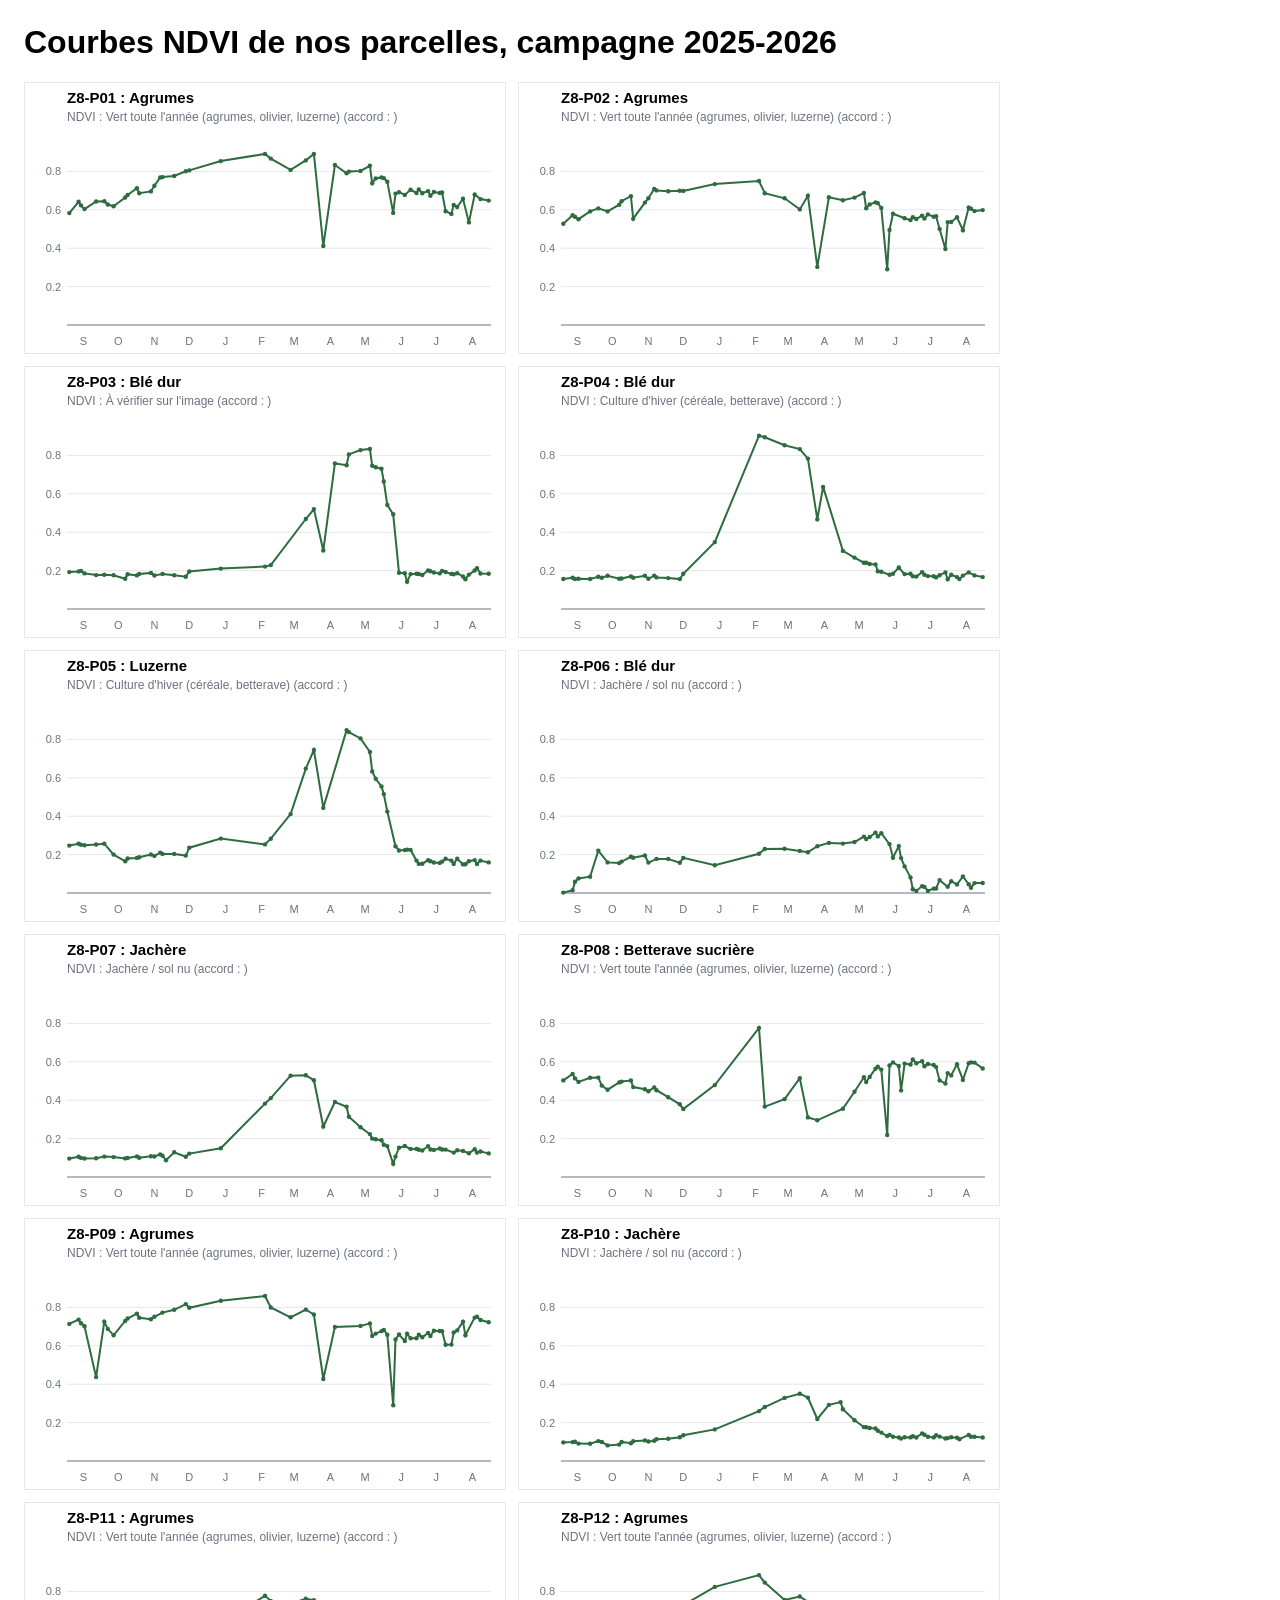
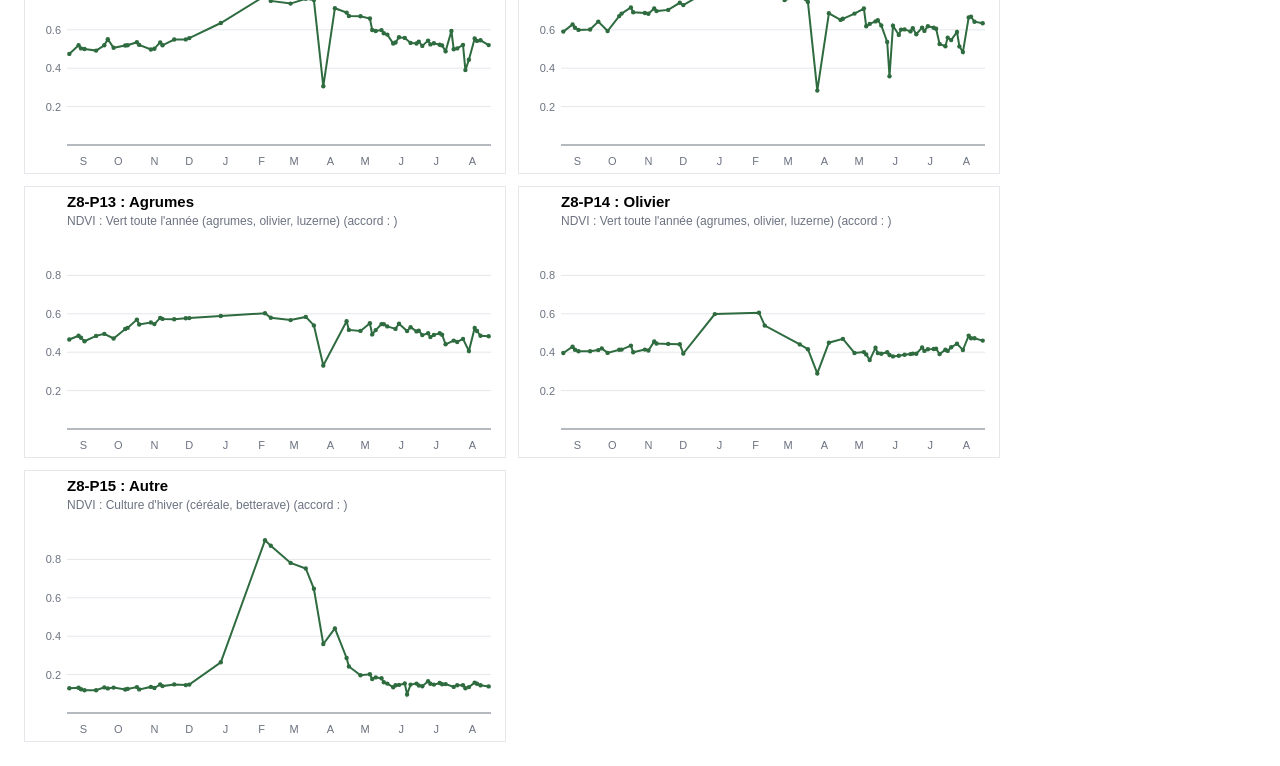
==== commit 4d687d91: "Analyse NDVI finale : propositions et 15 graphes" ====
--- a/data/graphes/index.html
+++ b/data/graphes/index.html
@@ -507,6 +507,91 @@
 </svg>
 <svg xmlns="http://www.w3.org/2000/svg" width="480" height="270" viewBox="0 0 480 270" font-family="Arial, sans-serif">
 <rect width="480" height="270" fill="white"/>
+<text x="42" y="20" font-size="15" font-weight="bold">Z8-P07 : Jachère</text>
+<text x="42" y="38" font-size="12" fill="#6B7280">NDVI : Jachère / sol nu (accord : )</text>
+<line x1="42" y1="203.6" x2="466" y2="203.6" stroke="#E5E7EB"/>
+<text x="36" y="207.6" font-size="11" fill="#6B7280" text-anchor="end">0.2</text>
+<line x1="42" y1="165.2" x2="466" y2="165.2" stroke="#E5E7EB"/>
+<text x="36" y="169.2" font-size="11" fill="#6B7280" text-anchor="end">0.4</text>
+<line x1="42" y1="126.8" x2="466" y2="126.8" stroke="#E5E7EB"/>
+<text x="36" y="130.8" font-size="11" fill="#6B7280" text-anchor="end">0.6</text>
+<line x1="42" y1="88.4" x2="466" y2="88.4" stroke="#E5E7EB"/>
+<text x="36" y="92.4" font-size="11" fill="#6B7280" text-anchor="end">0.8</text>
+<text x="58.3" y="262" font-size="11" fill="#6B7280" text-anchor="middle">S</text>
+<text x="93.3" y="262" font-size="11" fill="#6B7280" text-anchor="middle">O</text>
+<text x="129.4" y="262" font-size="11" fill="#6B7280" text-anchor="middle">N</text>
+<text x="164.3" y="262" font-size="11" fill="#6B7280" text-anchor="middle">D</text>
+<text x="200.4" y="262" font-size="11" fill="#6B7280" text-anchor="middle">J</text>
+<text x="236.5" y="262" font-size="11" fill="#6B7280" text-anchor="middle">F</text>
+<text x="269.1" y="262" font-size="11" fill="#6B7280" text-anchor="middle">M</text>
+<text x="305.3" y="262" font-size="11" fill="#6B7280" text-anchor="middle">A</text>
+<text x="340.2" y="262" font-size="11" fill="#6B7280" text-anchor="middle">M</text>
+<text x="376.3" y="262" font-size="11" fill="#6B7280" text-anchor="middle">J</text>
+<text x="411.3" y="262" font-size="11" fill="#6B7280" text-anchor="middle">J</text>
+<text x="447.4" y="262" font-size="11" fill="#6B7280" text-anchor="middle">A</text>
+<line x1="42" y1="242.0" x2="466" y2="242.0" stroke="#6B7280"/>
+<polyline points="44.3,223.6 53.6,221.7 56.0,222.9 59.5,223.5 71.1,223.3 79.3,221.6 88.6,222.1 100.2,223.4 102.6,222.9 111.9,221.4 114.2,222.8 125.9,221.3 129.4,221.5 135.2,219.4 137.5,220.7 141.0,225.2 149.2,217.3 160.8,221.8 164.3,218.6 195.8,213.3 240.0,168.6 245.8,163.1 265.6,140.7 280.8,140.3 288.9,145.2 298.3,191.5 309.9,167.0 321.6,171.7 323.9,181.8 335.5,192.3 344.9,199.1 347.2,203.6 350.7,204.3 356.5,205.3 358.8,209.7 362.3,211.1 368.2,228.7 370.5,221.6 374.0,212.7 379.8,211.0 385.6,213.9 391.5,213.9 393.8,214.8 397.3,215.5 403.1,211.1 405.4,214.5 408.9,214.9 414.7,213.5 417.1,214.5 420.6,214.6 428.7,217.6 432.2,215.3 438.0,215.9 443.9,218.3 449.7,214.2 452.0,217.6 455.5,216.5 463.7,218.4" fill="none" stroke="#2E6B3F" stroke-width="2"/>
+<circle cx="44.3" cy="223.6" r="2.2" fill="#2E6B3F"/>
+<circle cx="53.6" cy="221.7" r="2.2" fill="#2E6B3F"/>
+<circle cx="56.0" cy="222.9" r="2.2" fill="#2E6B3F"/>
+<circle cx="59.5" cy="223.5" r="2.2" fill="#2E6B3F"/>
+<circle cx="71.1" cy="223.3" r="2.2" fill="#2E6B3F"/>
+<circle cx="79.3" cy="221.6" r="2.2" fill="#2E6B3F"/>
+<circle cx="88.6" cy="222.1" r="2.2" fill="#2E6B3F"/>
+<circle cx="100.2" cy="223.4" r="2.2" fill="#2E6B3F"/>
+<circle cx="102.6" cy="222.9" r="2.2" fill="#2E6B3F"/>
+<circle cx="111.9" cy="221.4" r="2.2" fill="#2E6B3F"/>
+<circle cx="114.2" cy="222.8" r="2.2" fill="#2E6B3F"/>
+<circle cx="125.9" cy="221.3" r="2.2" fill="#2E6B3F"/>
+<circle cx="129.4" cy="221.5" r="2.2" fill="#2E6B3F"/>
+<circle cx="135.2" cy="219.4" r="2.2" fill="#2E6B3F"/>
+<circle cx="137.5" cy="220.7" r="2.2" fill="#2E6B3F"/>
+<circle cx="141.0" cy="225.2" r="2.2" fill="#2E6B3F"/>
+<circle cx="149.2" cy="217.3" r="2.2" fill="#2E6B3F"/>
+<circle cx="160.8" cy="221.8" r="2.2" fill="#2E6B3F"/>
+<circle cx="164.3" cy="218.6" r="2.2" fill="#2E6B3F"/>
+<circle cx="195.8" cy="213.3" r="2.2" fill="#2E6B3F"/>
+<circle cx="240.0" cy="168.6" r="2.2" fill="#2E6B3F"/>
+<circle cx="245.8" cy="163.1" r="2.2" fill="#2E6B3F"/>
+<circle cx="265.6" cy="140.7" r="2.2" fill="#2E6B3F"/>
+<circle cx="280.8" cy="140.3" r="2.2" fill="#2E6B3F"/>
+<circle cx="288.9" cy="145.2" r="2.2" fill="#2E6B3F"/>
+<circle cx="298.3" cy="191.5" r="2.2" fill="#2E6B3F"/>
+<circle cx="309.9" cy="167.0" r="2.2" fill="#2E6B3F"/>
+<circle cx="321.6" cy="171.7" r="2.2" fill="#2E6B3F"/>
+<circle cx="323.9" cy="181.8" r="2.2" fill="#2E6B3F"/>
+<circle cx="335.5" cy="192.3" r="2.2" fill="#2E6B3F"/>
+<circle cx="344.9" cy="199.1" r="2.2" fill="#2E6B3F"/>
+<circle cx="347.2" cy="203.6" r="2.2" fill="#2E6B3F"/>
+<circle cx="350.7" cy="204.3" r="2.2" fill="#2E6B3F"/>
+<circle cx="356.5" cy="205.3" r="2.2" fill="#2E6B3F"/>
+<circle cx="358.8" cy="209.7" r="2.2" fill="#2E6B3F"/>
+<circle cx="362.3" cy="211.1" r="2.2" fill="#2E6B3F"/>
+<circle cx="368.2" cy="228.7" r="2.2" fill="#2E6B3F"/>
+<circle cx="370.5" cy="221.6" r="2.2" fill="#2E6B3F"/>
+<circle cx="374.0" cy="212.7" r="2.2" fill="#2E6B3F"/>
+<circle cx="379.8" cy="211.0" r="2.2" fill="#2E6B3F"/>
+<circle cx="385.6" cy="213.9" r="2.2" fill="#2E6B3F"/>
+<circle cx="391.5" cy="213.9" r="2.2" fill="#2E6B3F"/>
+<circle cx="393.8" cy="214.8" r="2.2" fill="#2E6B3F"/>
+<circle cx="397.3" cy="215.5" r="2.2" fill="#2E6B3F"/>
+<circle cx="403.1" cy="211.1" r="2.2" fill="#2E6B3F"/>
+<circle cx="405.4" cy="214.5" r="2.2" fill="#2E6B3F"/>
+<circle cx="408.9" cy="214.9" r="2.2" fill="#2E6B3F"/>
+<circle cx="414.7" cy="213.5" r="2.2" fill="#2E6B3F"/>
+<circle cx="417.1" cy="214.5" r="2.2" fill="#2E6B3F"/>
+<circle cx="420.6" cy="214.6" r="2.2" fill="#2E6B3F"/>
+<circle cx="428.7" cy="217.6" r="2.2" fill="#2E6B3F"/>
+<circle cx="432.2" cy="215.3" r="2.2" fill="#2E6B3F"/>
+<circle cx="438.0" cy="215.9" r="2.2" fill="#2E6B3F"/>
+<circle cx="443.9" cy="218.3" r="2.2" fill="#2E6B3F"/>
+<circle cx="449.7" cy="214.2" r="2.2" fill="#2E6B3F"/>
+<circle cx="452.0" cy="217.6" r="2.2" fill="#2E6B3F"/>
+<circle cx="455.5" cy="216.5" r="2.2" fill="#2E6B3F"/>
+<circle cx="463.7" cy="218.4" r="2.2" fill="#2E6B3F"/>
+</svg>
+<svg xmlns="http://www.w3.org/2000/svg" width="480" height="270" viewBox="0 0 480 270" font-family="Arial, sans-serif">
+<rect width="480" height="270" fill="white"/>
 <text x="42" y="20" font-size="15" font-weight="bold">Z8-P08 : Betterave sucrière</text>
 <text x="42" y="38" font-size="12" fill="#6B7280">NDVI : Vert toute l&#x27;année (agrumes, olivier, luzerne) (accord : )</text>
 <line x1="42" y1="203.6" x2="466" y2="203.6" stroke="#E5E7EB"/>
@@ -673,6 +758,93 @@
 <circle cx="452.0" cy="97.7" r="2.2" fill="#2E6B3F"/>
 <circle cx="455.5" cy="101.0" r="2.2" fill="#2E6B3F"/>
 <circle cx="463.7" cy="103.3" r="2.2" fill="#2E6B3F"/>
+</svg>
+<svg xmlns="http://www.w3.org/2000/svg" width="480" height="270" viewBox="0 0 480 270" font-family="Arial, sans-serif">
+<rect width="480" height="270" fill="white"/>
+<text x="42" y="20" font-size="15" font-weight="bold">Z8-P10 : Jachère</text>
+<text x="42" y="38" font-size="12" fill="#6B7280">NDVI : Jachère / sol nu (accord : )</text>
+<line x1="42" y1="203.6" x2="466" y2="203.6" stroke="#E5E7EB"/>
+<text x="36" y="207.6" font-size="11" fill="#6B7280" text-anchor="end">0.2</text>
+<line x1="42" y1="165.2" x2="466" y2="165.2" stroke="#E5E7EB"/>
+<text x="36" y="169.2" font-size="11" fill="#6B7280" text-anchor="end">0.4</text>
+<line x1="42" y1="126.8" x2="466" y2="126.8" stroke="#E5E7EB"/>
+<text x="36" y="130.8" font-size="11" fill="#6B7280" text-anchor="end">0.6</text>
+<line x1="42" y1="88.4" x2="466" y2="88.4" stroke="#E5E7EB"/>
+<text x="36" y="92.4" font-size="11" fill="#6B7280" text-anchor="end">0.8</text>
+<text x="58.3" y="262" font-size="11" fill="#6B7280" text-anchor="middle">S</text>
+<text x="93.3" y="262" font-size="11" fill="#6B7280" text-anchor="middle">O</text>
+<text x="129.4" y="262" font-size="11" fill="#6B7280" text-anchor="middle">N</text>
+<text x="164.3" y="262" font-size="11" fill="#6B7280" text-anchor="middle">D</text>
+<text x="200.4" y="262" font-size="11" fill="#6B7280" text-anchor="middle">J</text>
+<text x="236.5" y="262" font-size="11" fill="#6B7280" text-anchor="middle">F</text>
+<text x="269.1" y="262" font-size="11" fill="#6B7280" text-anchor="middle">M</text>
+<text x="305.3" y="262" font-size="11" fill="#6B7280" text-anchor="middle">A</text>
+<text x="340.2" y="262" font-size="11" fill="#6B7280" text-anchor="middle">M</text>
+<text x="376.3" y="262" font-size="11" fill="#6B7280" text-anchor="middle">J</text>
+<text x="411.3" y="262" font-size="11" fill="#6B7280" text-anchor="middle">J</text>
+<text x="447.4" y="262" font-size="11" fill="#6B7280" text-anchor="middle">A</text>
+<line x1="42" y1="242.0" x2="466" y2="242.0" stroke="#6B7280"/>
+<polyline points="44.3,223.4 53.6,223.1 56.0,222.7 59.5,224.6 71.1,224.8 79.3,222.1 82.8,223.0 88.6,226.4 100.2,225.6 102.6,222.9 111.9,224.3 114.2,222.3 125.9,221.4 129.4,222.5 135.2,221.8 137.5,220.2 149.2,219.8 160.8,218.2 164.3,216.2 195.8,210.4 240.0,192.1 245.8,188.0 265.6,178.9 280.8,174.7 288.9,178.6 298.3,200.0 309.9,185.9 321.6,183.1 323.9,190.3 335.5,201.3 344.9,208.1 347.2,208.2 350.7,209.0 356.5,209.5 358.8,211.8 362.3,213.6 368.2,217.0 370.5,215.9 374.0,217.7 379.8,218.4 382.1,219.6 385.6,218.2 391.5,218.4 393.8,217.3 397.3,218.5 403.1,214.4 405.4,215.8 408.9,217.8 414.7,218.4 417.1,216.3 420.6,217.6 426.4,219.5 428.7,219.1 432.2,218.2 438.0,218.8 440.4,220.2 449.7,215.9 452.0,217.7 455.5,217.7 463.7,218.5" fill="none" stroke="#2E6B3F" stroke-width="2"/>
+<circle cx="44.3" cy="223.4" r="2.2" fill="#2E6B3F"/>
+<circle cx="53.6" cy="223.1" r="2.2" fill="#2E6B3F"/>
+<circle cx="56.0" cy="222.7" r="2.2" fill="#2E6B3F"/>
+<circle cx="59.5" cy="224.6" r="2.2" fill="#2E6B3F"/>
+<circle cx="71.1" cy="224.8" r="2.2" fill="#2E6B3F"/>
+<circle cx="79.3" cy="222.1" r="2.2" fill="#2E6B3F"/>
+<circle cx="82.8" cy="223.0" r="2.2" fill="#2E6B3F"/>
+<circle cx="88.6" cy="226.4" r="2.2" fill="#2E6B3F"/>
+<circle cx="100.2" cy="225.6" r="2.2" fill="#2E6B3F"/>
+<circle cx="102.6" cy="222.9" r="2.2" fill="#2E6B3F"/>
+<circle cx="111.9" cy="224.3" r="2.2" fill="#2E6B3F"/>
+<circle cx="114.2" cy="222.3" r="2.2" fill="#2E6B3F"/>
+<circle cx="125.9" cy="221.4" r="2.2" fill="#2E6B3F"/>
+<circle cx="129.4" cy="222.5" r="2.2" fill="#2E6B3F"/>
+<circle cx="135.2" cy="221.8" r="2.2" fill="#2E6B3F"/>
+<circle cx="137.5" cy="220.2" r="2.2" fill="#2E6B3F"/>
+<circle cx="149.2" cy="219.8" r="2.2" fill="#2E6B3F"/>
+<circle cx="160.8" cy="218.2" r="2.2" fill="#2E6B3F"/>
+<circle cx="164.3" cy="216.2" r="2.2" fill="#2E6B3F"/>
+<circle cx="195.8" cy="210.4" r="2.2" fill="#2E6B3F"/>
+<circle cx="240.0" cy="192.1" r="2.2" fill="#2E6B3F"/>
+<circle cx="245.8" cy="188.0" r="2.2" fill="#2E6B3F"/>
+<circle cx="265.6" cy="178.9" r="2.2" fill="#2E6B3F"/>
+<circle cx="280.8" cy="174.7" r="2.2" fill="#2E6B3F"/>
+<circle cx="288.9" cy="178.6" r="2.2" fill="#2E6B3F"/>
+<circle cx="298.3" cy="200.0" r="2.2" fill="#2E6B3F"/>
+<circle cx="309.9" cy="185.9" r="2.2" fill="#2E6B3F"/>
+<circle cx="321.6" cy="183.1" r="2.2" fill="#2E6B3F"/>
+<circle cx="323.9" cy="190.3" r="2.2" fill="#2E6B3F"/>
+<circle cx="335.5" cy="201.3" r="2.2" fill="#2E6B3F"/>
+<circle cx="344.9" cy="208.1" r="2.2" fill="#2E6B3F"/>
+<circle cx="347.2" cy="208.2" r="2.2" fill="#2E6B3F"/>
+<circle cx="350.7" cy="209.0" r="2.2" fill="#2E6B3F"/>
+<circle cx="356.5" cy="209.5" r="2.2" fill="#2E6B3F"/>
+<circle cx="358.8" cy="211.8" r="2.2" fill="#2E6B3F"/>
+<circle cx="362.3" cy="213.6" r="2.2" fill="#2E6B3F"/>
+<circle cx="368.2" cy="217.0" r="2.2" fill="#2E6B3F"/>
+<circle cx="370.5" cy="215.9" r="2.2" fill="#2E6B3F"/>
+<circle cx="374.0" cy="217.7" r="2.2" fill="#2E6B3F"/>
+<circle cx="379.8" cy="218.4" r="2.2" fill="#2E6B3F"/>
+<circle cx="382.1" cy="219.6" r="2.2" fill="#2E6B3F"/>
+<circle cx="385.6" cy="218.2" r="2.2" fill="#2E6B3F"/>
+<circle cx="391.5" cy="218.4" r="2.2" fill="#2E6B3F"/>
+<circle cx="393.8" cy="217.3" r="2.2" fill="#2E6B3F"/>
+<circle cx="397.3" cy="218.5" r="2.2" fill="#2E6B3F"/>
+<circle cx="403.1" cy="214.4" r="2.2" fill="#2E6B3F"/>
+<circle cx="405.4" cy="215.8" r="2.2" fill="#2E6B3F"/>
+<circle cx="408.9" cy="217.8" r="2.2" fill="#2E6B3F"/>
+<circle cx="414.7" cy="218.4" r="2.2" fill="#2E6B3F"/>
+<circle cx="417.1" cy="216.3" r="2.2" fill="#2E6B3F"/>
+<circle cx="420.6" cy="217.6" r="2.2" fill="#2E6B3F"/>
+<circle cx="426.4" cy="219.5" r="2.2" fill="#2E6B3F"/>
+<circle cx="428.7" cy="219.1" r="2.2" fill="#2E6B3F"/>
+<circle cx="432.2" cy="218.2" r="2.2" fill="#2E6B3F"/>
+<circle cx="438.0" cy="218.8" r="2.2" fill="#2E6B3F"/>
+<circle cx="440.4" cy="220.2" r="2.2" fill="#2E6B3F"/>
+<circle cx="449.7" cy="215.9" r="2.2" fill="#2E6B3F"/>
+<circle cx="452.0" cy="217.7" r="2.2" fill="#2E6B3F"/>
+<circle cx="455.5" cy="217.7" r="2.2" fill="#2E6B3F"/>
+<circle cx="463.7" cy="218.5" r="2.2" fill="#2E6B3F"/>
 </svg>
 <svg xmlns="http://www.w3.org/2000/svg" width="480" height="270" viewBox="0 0 480 270" font-family="Arial, sans-serif">
 <rect width="480" height="270" fill="white"/>
@@ -930,4 +1102,175 @@
 <circle cx="455.5" cy="148.8" r="2.2" fill="#2E6B3F"/>
 <circle cx="463.7" cy="149.3" r="2.2" fill="#2E6B3F"/>
 </svg>
+<svg xmlns="http://www.w3.org/2000/svg" width="480" height="270" viewBox="0 0 480 270" font-family="Arial, sans-serif">
+<rect width="480" height="270" fill="white"/>
+<text x="42" y="20" font-size="15" font-weight="bold">Z8-P14 : Olivier</text>
+<text x="42" y="38" font-size="12" fill="#6B7280">NDVI : Vert toute l&#x27;année (agrumes, olivier, luzerne) (accord : )</text>
+<line x1="42" y1="203.6" x2="466" y2="203.6" stroke="#E5E7EB"/>
+<text x="36" y="207.6" font-size="11" fill="#6B7280" text-anchor="end">0.2</text>
+<line x1="42" y1="165.2" x2="466" y2="165.2" stroke="#E5E7EB"/>
+<text x="36" y="169.2" font-size="11" fill="#6B7280" text-anchor="end">0.4</text>
+<line x1="42" y1="126.8" x2="466" y2="126.8" stroke="#E5E7EB"/>
+<text x="36" y="130.8" font-size="11" fill="#6B7280" text-anchor="end">0.6</text>
+<line x1="42" y1="88.4" x2="466" y2="88.4" stroke="#E5E7EB"/>
+<text x="36" y="92.4" font-size="11" fill="#6B7280" text-anchor="end">0.8</text>
+<text x="58.3" y="262" font-size="11" fill="#6B7280" text-anchor="middle">S</text>
+<text x="93.3" y="262" font-size="11" fill="#6B7280" text-anchor="middle">O</text>
+<text x="129.4" y="262" font-size="11" fill="#6B7280" text-anchor="middle">N</text>
+<text x="164.3" y="262" font-size="11" fill="#6B7280" text-anchor="middle">D</text>
+<text x="200.4" y="262" font-size="11" fill="#6B7280" text-anchor="middle">J</text>
+<text x="236.5" y="262" font-size="11" fill="#6B7280" text-anchor="middle">F</text>
+<text x="269.1" y="262" font-size="11" fill="#6B7280" text-anchor="middle">M</text>
+<text x="305.3" y="262" font-size="11" fill="#6B7280" text-anchor="middle">A</text>
+<text x="340.2" y="262" font-size="11" fill="#6B7280" text-anchor="middle">M</text>
+<text x="376.3" y="262" font-size="11" fill="#6B7280" text-anchor="middle">J</text>
+<text x="411.3" y="262" font-size="11" fill="#6B7280" text-anchor="middle">J</text>
+<text x="447.4" y="262" font-size="11" fill="#6B7280" text-anchor="middle">A</text>
+<line x1="42" y1="242.0" x2="466" y2="242.0" stroke="#6B7280"/>
+<polyline points="44.3,166.0 53.6,159.7 56.0,162.7 59.5,164.3 71.1,164.2 79.3,163.1 82.8,161.4 88.6,165.9 100.2,162.8 102.6,162.6 111.9,158.6 114.2,165.3 125.9,162.6 129.4,163.5 135.2,154.4 137.5,156.5 149.2,156.9 160.8,157.3 164.3,166.6 195.8,127.1 240.0,125.7 245.8,138.6 280.8,157.4 288.9,162.2 298.3,186.4 309.9,155.7 323.9,151.9 335.5,166.0 344.9,165.1 347.2,167.4 350.7,173.1 356.5,160.8 358.8,166.1 362.3,166.8 368.2,165.2 370.5,168.0 374.0,169.4 379.8,168.8 385.6,167.8 391.5,167.1 393.8,166.6 397.3,166.8 403.1,160.5 405.4,163.9 408.9,162.2 414.7,162.0 417.1,161.8 420.6,167.1 426.4,162.7 428.7,163.9 432.2,160.2 438.0,156.8 443.9,163.0 449.7,148.6 452.0,151.3 455.5,151.2 463.7,153.6" fill="none" stroke="#2E6B3F" stroke-width="2"/>
+<circle cx="44.3" cy="166.0" r="2.2" fill="#2E6B3F"/>
+<circle cx="53.6" cy="159.7" r="2.2" fill="#2E6B3F"/>
+<circle cx="56.0" cy="162.7" r="2.2" fill="#2E6B3F"/>
+<circle cx="59.5" cy="164.3" r="2.2" fill="#2E6B3F"/>
+<circle cx="71.1" cy="164.2" r="2.2" fill="#2E6B3F"/>
+<circle cx="79.3" cy="163.1" r="2.2" fill="#2E6B3F"/>
+<circle cx="82.8" cy="161.4" r="2.2" fill="#2E6B3F"/>
+<circle cx="88.6" cy="165.9" r="2.2" fill="#2E6B3F"/>
+<circle cx="100.2" cy="162.8" r="2.2" fill="#2E6B3F"/>
+<circle cx="102.6" cy="162.6" r="2.2" fill="#2E6B3F"/>
+<circle cx="111.9" cy="158.6" r="2.2" fill="#2E6B3F"/>
+<circle cx="114.2" cy="165.3" r="2.2" fill="#2E6B3F"/>
+<circle cx="125.9" cy="162.6" r="2.2" fill="#2E6B3F"/>
+<circle cx="129.4" cy="163.5" r="2.2" fill="#2E6B3F"/>
+<circle cx="135.2" cy="154.4" r="2.2" fill="#2E6B3F"/>
+<circle cx="137.5" cy="156.5" r="2.2" fill="#2E6B3F"/>
+<circle cx="149.2" cy="156.9" r="2.2" fill="#2E6B3F"/>
+<circle cx="160.8" cy="157.3" r="2.2" fill="#2E6B3F"/>
+<circle cx="164.3" cy="166.6" r="2.2" fill="#2E6B3F"/>
+<circle cx="195.8" cy="127.1" r="2.2" fill="#2E6B3F"/>
+<circle cx="240.0" cy="125.7" r="2.2" fill="#2E6B3F"/>
+<circle cx="245.8" cy="138.6" r="2.2" fill="#2E6B3F"/>
+<circle cx="280.8" cy="157.4" r="2.2" fill="#2E6B3F"/>
+<circle cx="288.9" cy="162.2" r="2.2" fill="#2E6B3F"/>
+<circle cx="298.3" cy="186.4" r="2.2" fill="#2E6B3F"/>
+<circle cx="309.9" cy="155.7" r="2.2" fill="#2E6B3F"/>
+<circle cx="323.9" cy="151.9" r="2.2" fill="#2E6B3F"/>
+<circle cx="335.5" cy="166.0" r="2.2" fill="#2E6B3F"/>
+<circle cx="344.9" cy="165.1" r="2.2" fill="#2E6B3F"/>
+<circle cx="347.2" cy="167.4" r="2.2" fill="#2E6B3F"/>
+<circle cx="350.7" cy="173.1" r="2.2" fill="#2E6B3F"/>
+<circle cx="356.5" cy="160.8" r="2.2" fill="#2E6B3F"/>
+<circle cx="358.8" cy="166.1" r="2.2" fill="#2E6B3F"/>
+<circle cx="362.3" cy="166.8" r="2.2" fill="#2E6B3F"/>
+<circle cx="368.2" cy="165.2" r="2.2" fill="#2E6B3F"/>
+<circle cx="370.5" cy="168.0" r="2.2" fill="#2E6B3F"/>
+<circle cx="374.0" cy="169.4" r="2.2" fill="#2E6B3F"/>
+<circle cx="379.8" cy="168.8" r="2.2" fill="#2E6B3F"/>
+<circle cx="385.6" cy="167.8" r="2.2" fill="#2E6B3F"/>
+<circle cx="391.5" cy="167.1" r="2.2" fill="#2E6B3F"/>
+<circle cx="393.8" cy="166.6" r="2.2" fill="#2E6B3F"/>
+<circle cx="397.3" cy="166.8" r="2.2" fill="#2E6B3F"/>
+<circle cx="403.1" cy="160.5" r="2.2" fill="#2E6B3F"/>
+<circle cx="405.4" cy="163.9" r="2.2" fill="#2E6B3F"/>
+<circle cx="408.9" cy="162.2" r="2.2" fill="#2E6B3F"/>
+<circle cx="414.7" cy="162.0" r="2.2" fill="#2E6B3F"/>
+<circle cx="417.1" cy="161.8" r="2.2" fill="#2E6B3F"/>
+<circle cx="420.6" cy="167.1" r="2.2" fill="#2E6B3F"/>
+<circle cx="426.4" cy="162.7" r="2.2" fill="#2E6B3F"/>
+<circle cx="428.7" cy="163.9" r="2.2" fill="#2E6B3F"/>
+<circle cx="432.2" cy="160.2" r="2.2" fill="#2E6B3F"/>
+<circle cx="438.0" cy="156.8" r="2.2" fill="#2E6B3F"/>
+<circle cx="443.9" cy="163.0" r="2.2" fill="#2E6B3F"/>
+<circle cx="449.7" cy="148.6" r="2.2" fill="#2E6B3F"/>
+<circle cx="452.0" cy="151.3" r="2.2" fill="#2E6B3F"/>
+<circle cx="455.5" cy="151.2" r="2.2" fill="#2E6B3F"/>
+<circle cx="463.7" cy="153.6" r="2.2" fill="#2E6B3F"/>
+</svg>
+<svg xmlns="http://www.w3.org/2000/svg" width="480" height="270" viewBox="0 0 480 270" font-family="Arial, sans-serif">
+<rect width="480" height="270" fill="white"/>
+<text x="42" y="20" font-size="15" font-weight="bold">Z8-P15 : Autre</text>
+<text x="42" y="38" font-size="12" fill="#6B7280">NDVI : Culture d&#x27;hiver (céréale, betterave) (accord : )</text>
+<line x1="42" y1="203.6" x2="466" y2="203.6" stroke="#E5E7EB"/>
+<text x="36" y="207.6" font-size="11" fill="#6B7280" text-anchor="end">0.2</text>
+<line x1="42" y1="165.2" x2="466" y2="165.2" stroke="#E5E7EB"/>
+<text x="36" y="169.2" font-size="11" fill="#6B7280" text-anchor="end">0.4</text>
+<line x1="42" y1="126.8" x2="466" y2="126.8" stroke="#E5E7EB"/>
+<text x="36" y="130.8" font-size="11" fill="#6B7280" text-anchor="end">0.6</text>
+<line x1="42" y1="88.4" x2="466" y2="88.4" stroke="#E5E7EB"/>
+<text x="36" y="92.4" font-size="11" fill="#6B7280" text-anchor="end">0.8</text>
+<text x="58.3" y="262" font-size="11" fill="#6B7280" text-anchor="middle">S</text>
+<text x="93.3" y="262" font-size="11" fill="#6B7280" text-anchor="middle">O</text>
+<text x="129.4" y="262" font-size="11" fill="#6B7280" text-anchor="middle">N</text>
+<text x="164.3" y="262" font-size="11" fill="#6B7280" text-anchor="middle">D</text>
+<text x="200.4" y="262" font-size="11" fill="#6B7280" text-anchor="middle">J</text>
+<text x="236.5" y="262" font-size="11" fill="#6B7280" text-anchor="middle">F</text>
+<text x="269.1" y="262" font-size="11" fill="#6B7280" text-anchor="middle">M</text>
+<text x="305.3" y="262" font-size="11" fill="#6B7280" text-anchor="middle">A</text>
+<text x="340.2" y="262" font-size="11" fill="#6B7280" text-anchor="middle">M</text>
+<text x="376.3" y="262" font-size="11" fill="#6B7280" text-anchor="middle">J</text>
+<text x="411.3" y="262" font-size="11" fill="#6B7280" text-anchor="middle">J</text>
+<text x="447.4" y="262" font-size="11" fill="#6B7280" text-anchor="middle">A</text>
+<line x1="42" y1="242.0" x2="466" y2="242.0" stroke="#6B7280"/>
+<polyline points="44.3,217.3 53.6,216.7 56.0,218.3 59.5,219.3 71.1,219.3 79.3,216.4 82.8,217.4 88.6,216.6 100.2,218.5 102.6,217.9 111.9,216.1 114.2,218.4 125.9,215.9 129.4,217.0 135.2,213.5 137.5,215.1 149.2,213.4 160.8,214.1 164.3,213.6 195.8,191.3 240.0,69.3 245.8,74.8 265.6,91.9 280.8,97.5 288.9,117.8 298.3,173.0 309.9,157.4 321.6,187.0 323.9,195.5 335.5,204.2 344.9,203.3 347.2,208.0 350.7,206.4 356.5,207.3 358.8,211.3 362.3,212.6 368.2,216.2 370.5,214.3 374.0,213.9 379.8,212.5 382.1,223.4 385.6,213.6 391.5,212.6 393.8,214.5 397.3,215.2 403.1,210.3 405.4,212.7 408.9,213.6 414.7,212.0 417.1,213.2 420.6,213.1 428.7,215.9 432.2,214.2 438.0,214.2 440.4,217.3 443.9,216.1 449.7,211.6 452.0,212.8 455.5,214.3 463.7,215.4" fill="none" stroke="#2E6B3F" stroke-width="2"/>
+<circle cx="44.3" cy="217.3" r="2.2" fill="#2E6B3F"/>
+<circle cx="53.6" cy="216.7" r="2.2" fill="#2E6B3F"/>
+<circle cx="56.0" cy="218.3" r="2.2" fill="#2E6B3F"/>
+<circle cx="59.5" cy="219.3" r="2.2" fill="#2E6B3F"/>
+<circle cx="71.1" cy="219.3" r="2.2" fill="#2E6B3F"/>
+<circle cx="79.3" cy="216.4" r="2.2" fill="#2E6B3F"/>
+<circle cx="82.8" cy="217.4" r="2.2" fill="#2E6B3F"/>
+<circle cx="88.6" cy="216.6" r="2.2" fill="#2E6B3F"/>
+<circle cx="100.2" cy="218.5" r="2.2" fill="#2E6B3F"/>
+<circle cx="102.6" cy="217.9" r="2.2" fill="#2E6B3F"/>
+<circle cx="111.9" cy="216.1" r="2.2" fill="#2E6B3F"/>
+<circle cx="114.2" cy="218.4" r="2.2" fill="#2E6B3F"/>
+<circle cx="125.9" cy="215.9" r="2.2" fill="#2E6B3F"/>
+<circle cx="129.4" cy="217.0" r="2.2" fill="#2E6B3F"/>
+<circle cx="135.2" cy="213.5" r="2.2" fill="#2E6B3F"/>
+<circle cx="137.5" cy="215.1" r="2.2" fill="#2E6B3F"/>
+<circle cx="149.2" cy="213.4" r="2.2" fill="#2E6B3F"/>
+<circle cx="160.8" cy="214.1" r="2.2" fill="#2E6B3F"/>
+<circle cx="164.3" cy="213.6" r="2.2" fill="#2E6B3F"/>
+<circle cx="195.8" cy="191.3" r="2.2" fill="#2E6B3F"/>
+<circle cx="240.0" cy="69.3" r="2.2" fill="#2E6B3F"/>
+<circle cx="245.8" cy="74.8" r="2.2" fill="#2E6B3F"/>
+<circle cx="265.6" cy="91.9" r="2.2" fill="#2E6B3F"/>
+<circle cx="280.8" cy="97.5" r="2.2" fill="#2E6B3F"/>
+<circle cx="288.9" cy="117.8" r="2.2" fill="#2E6B3F"/>
+<circle cx="298.3" cy="173.0" r="2.2" fill="#2E6B3F"/>
+<circle cx="309.9" cy="157.4" r="2.2" fill="#2E6B3F"/>
+<circle cx="321.6" cy="187.0" r="2.2" fill="#2E6B3F"/>
+<circle cx="323.9" cy="195.5" r="2.2" fill="#2E6B3F"/>
+<circle cx="335.5" cy="204.2" r="2.2" fill="#2E6B3F"/>
+<circle cx="344.9" cy="203.3" r="2.2" fill="#2E6B3F"/>
+<circle cx="347.2" cy="208.0" r="2.2" fill="#2E6B3F"/>
+<circle cx="350.7" cy="206.4" r="2.2" fill="#2E6B3F"/>
+<circle cx="356.5" cy="207.3" r="2.2" fill="#2E6B3F"/>
+<circle cx="358.8" cy="211.3" r="2.2" fill="#2E6B3F"/>
+<circle cx="362.3" cy="212.6" r="2.2" fill="#2E6B3F"/>
+<circle cx="368.2" cy="216.2" r="2.2" fill="#2E6B3F"/>
+<circle cx="370.5" cy="214.3" r="2.2" fill="#2E6B3F"/>
+<circle cx="374.0" cy="213.9" r="2.2" fill="#2E6B3F"/>
+<circle cx="379.8" cy="212.5" r="2.2" fill="#2E6B3F"/>
+<circle cx="382.1" cy="223.4" r="2.2" fill="#2E6B3F"/>
+<circle cx="385.6" cy="213.6" r="2.2" fill="#2E6B3F"/>
+<circle cx="391.5" cy="212.6" r="2.2" fill="#2E6B3F"/>
+<circle cx="393.8" cy="214.5" r="2.2" fill="#2E6B3F"/>
+<circle cx="397.3" cy="215.2" r="2.2" fill="#2E6B3F"/>
+<circle cx="403.1" cy="210.3" r="2.2" fill="#2E6B3F"/>
+<circle cx="405.4" cy="212.7" r="2.2" fill="#2E6B3F"/>
+<circle cx="408.9" cy="213.6" r="2.2" fill="#2E6B3F"/>
+<circle cx="414.7" cy="212.0" r="2.2" fill="#2E6B3F"/>
+<circle cx="417.1" cy="213.2" r="2.2" fill="#2E6B3F"/>
+<circle cx="420.6" cy="213.1" r="2.2" fill="#2E6B3F"/>
+<circle cx="428.7" cy="215.9" r="2.2" fill="#2E6B3F"/>
+<circle cx="432.2" cy="214.2" r="2.2" fill="#2E6B3F"/>
+<circle cx="438.0" cy="214.2" r="2.2" fill="#2E6B3F"/>
+<circle cx="440.4" cy="217.3" r="2.2" fill="#2E6B3F"/>
+<circle cx="443.9" cy="216.1" r="2.2" fill="#2E6B3F"/>
+<circle cx="449.7" cy="211.6" r="2.2" fill="#2E6B3F"/>
+<circle cx="452.0" cy="212.8" r="2.2" fill="#2E6B3F"/>
+<circle cx="455.5" cy="214.3" r="2.2" fill="#2E6B3F"/>
+<circle cx="463.7" cy="215.4" r="2.2" fill="#2E6B3F"/>
+</svg>
 </div></body></html>
